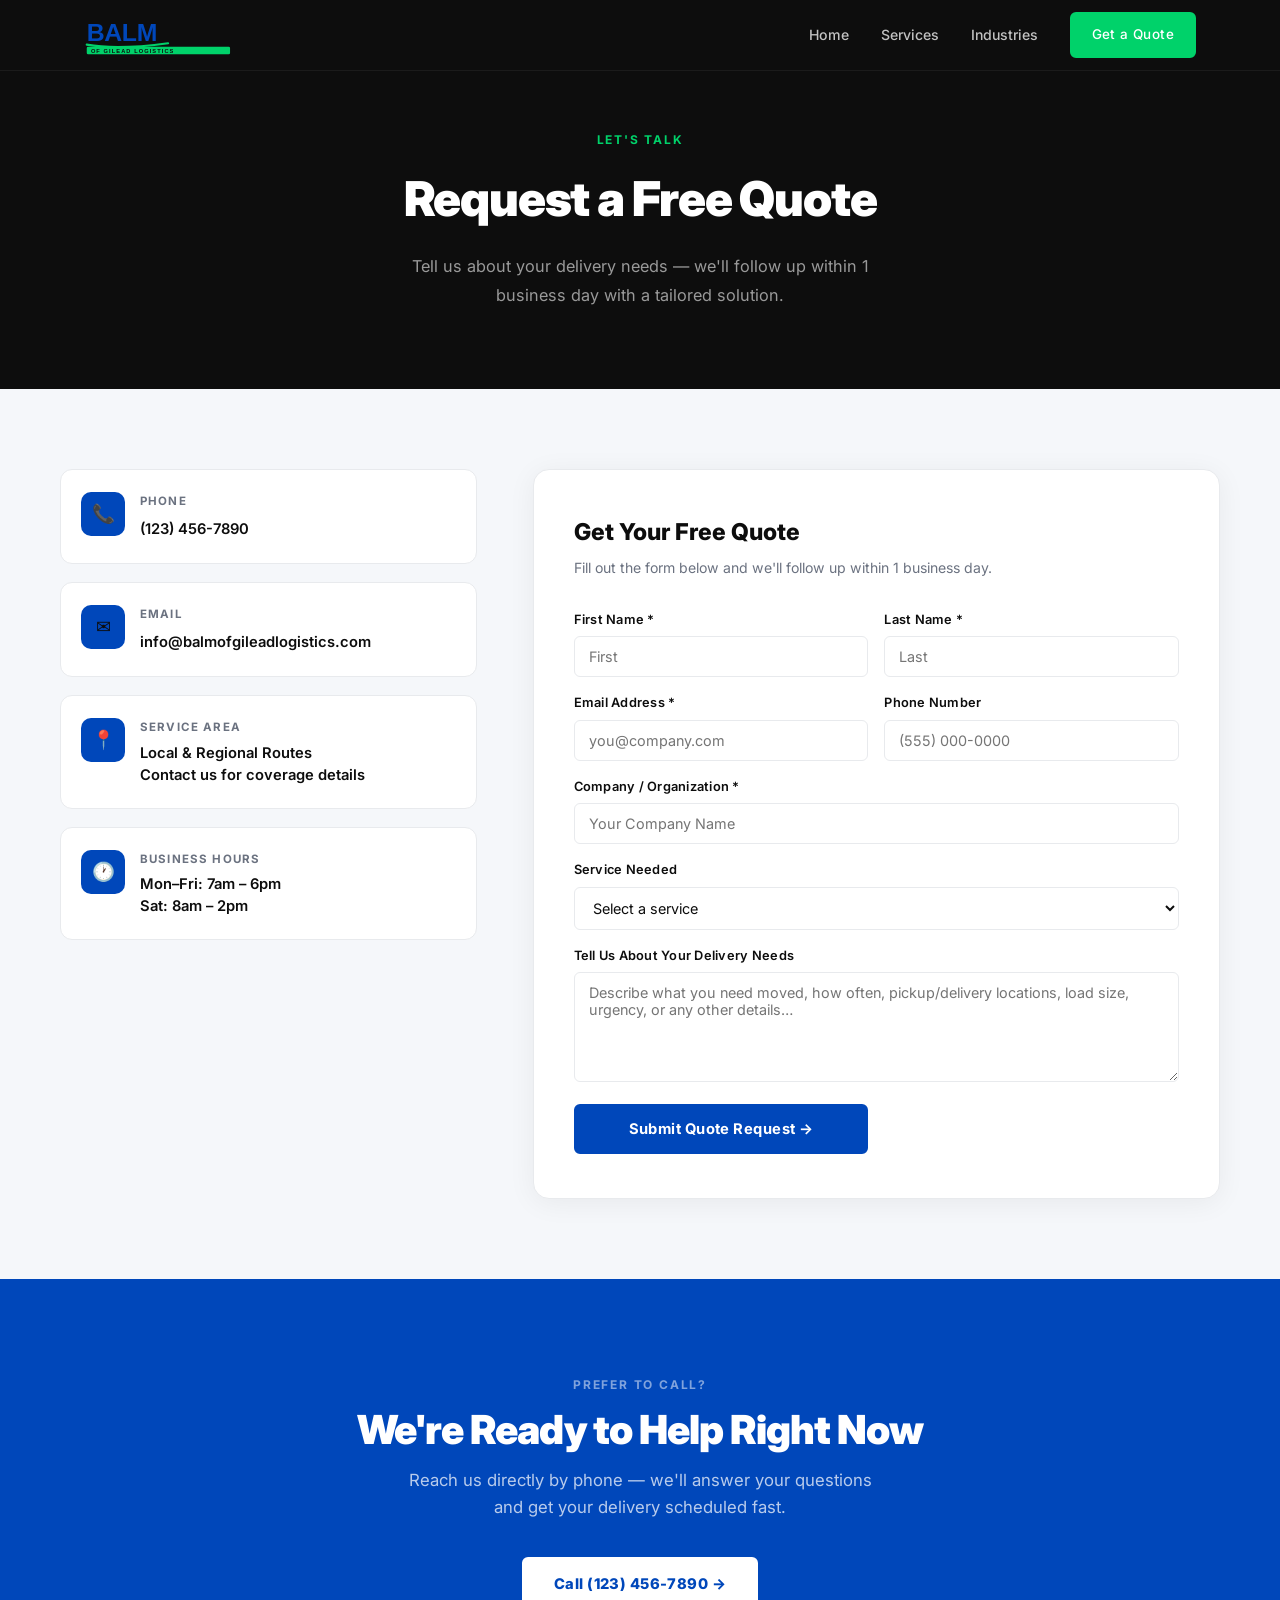
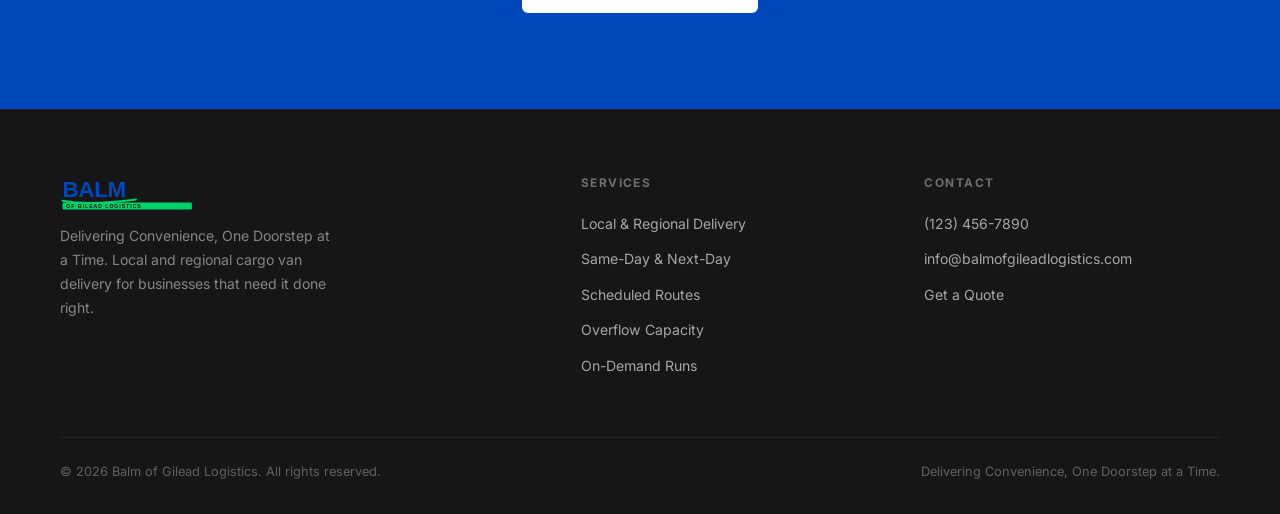
==== contact.html @ 4cf363bd "Build Balm of Gilead Logistics website — full site launch Two-page static website for cargo van logi" ====
<!DOCTYPE html>
<html lang="en">
<head>
  <meta charset="UTF-8" />
  <meta name="viewport" content="width=device-width, initial-scale=1.0" />
  <title>Get a Quote &mdash; Balm of Gilead Logistics</title>
  <meta name="description" content="Request a free quote for cargo van delivery services from Balm of Gilead Logistics. Same-day, next-day, and scheduled routes available." />
  <link rel="preconnect" href="https://fonts.googleapis.com" />
  <link rel="preconnect" href="https://fonts.gstatic.com" crossorigin />
  <link href="https://fonts.googleapis.com/css2?family=Inter:wght@400;500;600;700;800;900&display=swap" rel="stylesheet" />
  <link rel="stylesheet" href="styles/main.css" />
</head>
<body>

  <!-- NAV -->
  <nav class="nav" id="mainNav">
    <div class="nav-inner">
      <a href="index.html" class="nav-logo">
        <img src="images/logo.svg" alt="Balm of Gilead Logistics" />
      </a>
      <ul class="nav-links" id="navLinks">
        <li><a href="index.html">Home</a></li>
        <li><a href="index.html#services">Services</a></li>
        <li><a href="index.html#industries">Industries</a></li>
        <li><a href="contact.html" class="btn btn--primary nav-cta active">Get a Quote</a></li>
      </ul>
      <button class="nav-hamburger" id="hamburger" aria-label="Open navigation menu" aria-expanded="false">
        <span></span>
        <span></span>
        <span></span>
      </button>
    </div>
  </nav>

  <!-- PAGE HERO -->
  <section class="page-hero">
    <span class="section-label">Let's Talk</span>
    <h1>Request a Free Quote</h1>
    <p>Tell us about your delivery needs — we'll follow up within 1 business day
       with a tailored solution.</p>
  </section>

  <!-- CONTACT SECTION -->
  <section class="section-contact">
    <div class="contact-layout">

      <!-- Contact Info Cards -->
      <div class="contact-cards reveal">
        <div class="contact-card">
          <div class="contact-card-icon">&#128222;</div>
          <div class="contact-card-body">
            <h4>Phone</h4>
            <a href="tel:1234567890">(123) 456-7890</a>
          </div>
        </div>
        <div class="contact-card">
          <div class="contact-card-icon">&#9993;</div>
          <div class="contact-card-body">
            <h4>Email</h4>
            <a href="mailto:info@balmofgileadlogistics.com">info@balmofgileadlogistics.com</a>
          </div>
        </div>
        <div class="contact-card">
          <div class="contact-card-icon">&#128205;</div>
          <div class="contact-card-body">
            <h4>Service Area</h4>
            <p>Local &amp; Regional Routes<br />Contact us for coverage details</p>
          </div>
        </div>
        <div class="contact-card">
          <div class="contact-card-icon">&#128336;</div>
          <div class="contact-card-body">
            <h4>Business Hours</h4>
            <p>Mon&ndash;Fri: 7am &ndash; 6pm<br />Sat: 8am &ndash; 2pm</p>
          </div>
        </div>
      </div>

      <!-- Quote Form -->
      <div class="quote-form-wrap reveal reveal-delay-1">
        <h2>Get Your Free Quote</h2>
        <p>Fill out the form below and we'll follow up within 1 business day.</p>

        <p id="form-success" class="form-success" role="status">
          Thanks! Your inquiry was received. We'll be in touch within 1 business day.
        </p>
        <p id="form-error" class="form-error" role="alert">
          Something went wrong. Please email us directly at
          <a href="mailto:info@balmofgileadlogistics.com">info@balmofgileadlogistics.com</a>.
        </p>

        <!-- ACTION: Replace YOUR_FORM_ID with your Formspree form ID after signing up at formspree.io -->
        <form class="form-grid" id="quoteForm"
              action="https://formspree.io/f/YOUR_FORM_ID"
              method="POST">
          <input type="hidden" name="_subject" value="New Quote Request &mdash; Balm of Gilead Logistics" />

          <div class="form-group">
            <label for="firstName">First Name *</label>
            <input type="text" id="firstName" name="firstName" placeholder="First" required />
          </div>
          <div class="form-group">
            <label for="lastName">Last Name *</label>
            <input type="text" id="lastName" name="lastName" placeholder="Last" required />
          </div>
          <div class="form-group">
            <label for="email">Email Address *</label>
            <input type="email" id="email" name="email" placeholder="you@company.com" required />
          </div>
          <div class="form-group">
            <label for="phone">Phone Number</label>
            <input type="tel" id="phone" name="phone" placeholder="(555) 000-0000" />
          </div>
          <div class="form-group full">
            <label for="company">Company / Organization *</label>
            <input type="text" id="company" name="company" placeholder="Your Company Name" required />
          </div>
          <div class="form-group full">
            <label for="service">Service Needed</label>
            <select id="service" name="service">
              <option value="">Select a service</option>
              <option>Local &amp; Regional Delivery</option>
              <option>Same-Day Delivery</option>
              <option>Next-Day Delivery</option>
              <option>Scheduled Recurring Routes</option>
              <option>Overflow &amp; Peak-Season Capacity</option>
              <option>On-Demand Runs</option>
              <option>Backup &amp; Supplemental Fleet Coverage</option>
              <option>Not sure &mdash; let's talk</option>
            </select>
          </div>
          <div class="form-group full">
            <label for="message">Tell Us About Your Delivery Needs</label>
            <textarea id="message" name="message"
              placeholder="Describe what you need moved, how often, pickup/delivery locations, load size, urgency, or any other details&hellip;"></textarea>
          </div>
          <button type="submit" class="btn btn--blue form-submit full">
            Submit Quote Request &rarr;
          </button>
        </form>
      </div>

    </div>
  </section>

  <!-- CTA -->
  <section class="section-cta">
    <div class="reveal">
      <span class="section-label" style="color:rgba(255,255,255,0.5)">Prefer to Call?</span>
      <h2>We're Ready to Help Right Now</h2>
      <p>Reach us directly by phone — we'll answer your questions and get your
         delivery scheduled fast.</p>
      <a href="tel:1234567890" class="btn btn--white">Call (123) 456-7890 &rarr;</a>
    </div>
  </section>

  <!-- FOOTER -->
  <footer>
    <div class="footer-inner">
      <div class="footer-top">
        <div class="footer-brand">
          <img src="images/logo.svg" alt="Balm of Gilead Logistics" style="height:36px;width:auto;" />
          <p>Delivering Convenience, One Doorstep at a Time. Local and regional cargo van
             delivery for businesses that need it done right.</p>
        </div>
        <div class="footer-col">
          <h4>Services</h4>
          <ul>
            <li><a href="index.html#services">Local &amp; Regional Delivery</a></li>
            <li><a href="index.html#services">Same-Day &amp; Next-Day</a></li>
            <li><a href="index.html#services">Scheduled Routes</a></li>
            <li><a href="index.html#services">Overflow Capacity</a></li>
            <li><a href="index.html#services">On-Demand Runs</a></li>
          </ul>
        </div>
        <div class="footer-col">
          <h4>Contact</h4>
          <ul>
            <li><a href="tel:1234567890">(123) 456-7890</a></li>
            <li><a href="mailto:info@balmofgileadlogistics.com">info@balmofgileadlogistics.com</a></li>
            <li><a href="contact.html">Get a Quote</a></li>
          </ul>
        </div>
      </div>
      <div class="footer-bottom">
        <p class="footer-copy">&copy; 2026 Balm of Gilead Logistics. All rights reserved.</p>
        <p class="footer-copy">Delivering Convenience, One Doorstep at a Time.</p>
      </div>
    </div>
  </footer>

  <script src="scripts/site.js" defer></script>
</body>
</html>
---- styles/main.css ----
/* =============================================
   VARIABLES & RESET
============================================= */
:root {
  --blue:        #0047BA;
  --blue-dark:   #003a99;
  --green:       #00D26A;
  --green-dark:  #00b359;
  --dark:        #0D0D0D;
  --dark-2:      #161616;
  --dark-3:      #1f1f1f;
  --white:       #ffffff;
  --off-white:   #f5f7fa;
  --gray:        #e8eaed;
  --text:        #0D0D0D;
  --text-muted:  #6b7280;
  --ff:          'Inter', sans-serif;
  --radius:      6px;
  --ease:        cubic-bezier(0.16, 1, 0.3, 1);
}

*, *::before, *::after { box-sizing: border-box; margin: 0; padding: 0; }
html { scroll-behavior: smooth; font-size: 16px; }
body { font-family: var(--ff); color: var(--text); background: var(--white); overflow-x: hidden; line-height: 1.6; }
img { max-width: 100%; display: block; }
a { text-decoration: none; color: inherit; }

/* =============================================
   UTILITIES
============================================= */
.container { max-width: 1160px; margin: 0 auto; padding: 0 24px; }

.btn {
  display: inline-flex;
  align-items: center;
  gap: 8px;
  padding: 14px 30px;
  border-radius: var(--radius);
  font-family: var(--ff);
  font-weight: 700;
  font-size: 0.92rem;
  letter-spacing: 0.03em;
  cursor: pointer;
  border: 2px solid transparent;
  transition: transform 0.22s var(--ease), box-shadow 0.22s var(--ease), background 0.2s, border-color 0.2s;
  text-decoration: none;
}
.btn:hover { transform: translateY(-2px); }

.btn--primary  { background: var(--green);  color: var(--dark);  border-color: var(--green); }
.btn--primary:hover  { background: var(--green-dark); border-color: var(--green-dark); }

.btn--secondary { background: transparent; color: var(--white); border-color: rgba(255,255,255,0.4); }
.btn--secondary:hover { border-color: var(--white); background: rgba(255,255,255,0.07); }

.btn--blue  { background: var(--blue);  color: var(--white);  border-color: var(--blue); }
.btn--blue:hover  { background: var(--blue-dark); border-color: var(--blue-dark); }

.btn--white { background: var(--white); color: var(--blue); border-color: var(--white); font-weight: 800; }
.btn--white:hover { background: var(--off-white); }

.section-label {
  font-size: 0.75rem;
  font-weight: 700;
  letter-spacing: 0.15em;
  text-transform: uppercase;
  color: var(--green);
  margin-bottom: 12px;
  display: block;
}

/* Scroll reveal */
.reveal {
  opacity: 0;
  transform: translateY(26px);
  transition: opacity 0.65s var(--ease), transform 0.65s var(--ease);
}
.reveal.visible { opacity: 1; transform: translateY(0); }
.reveal-delay-1 { transition-delay: 0.1s; }
.reveal-delay-2 { transition-delay: 0.2s; }
.reveal-delay-3 { transition-delay: 0.3s; }
.reveal-delay-4 { transition-delay: 0.4s; }
.reveal-delay-5 { transition-delay: 0.5s; }

/* =============================================
   NAV
============================================= */
.nav {
  position: fixed;
  top: 0; left: 0; right: 0;
  z-index: 1000;
  background: var(--dark);
  border-bottom: 1px solid rgba(255,255,255,0.06);
  transition: box-shadow 0.25s;
}
.nav.scrolled { box-shadow: 0 2px 24px rgba(0,0,0,0.5); }

.nav-inner {
  display: flex;
  align-items: center;
  justify-content: space-between;
  height: 70px;
  max-width: 1160px;
  margin: 0 auto;
  padding: 0 24px;
}

.nav-logo img { height: 40px; width: auto; }

.nav-links {
  display: flex;
  align-items: center;
  gap: 32px;
  list-style: none;
}
.nav-links a {
  color: rgba(255,255,255,0.75);
  font-size: 0.88rem;
  font-weight: 500;
  transition: color 0.2s;
}
.nav-links a:hover, .nav-links a.active { color: var(--white); }
.nav-cta { padding: 10px 20px !important; font-size: 0.84rem !important; }

.nav-hamburger {
  display: none;
  flex-direction: column;
  gap: 5px;
  background: none;
  border: none;
  cursor: pointer;
  padding: 4px;
}
.nav-hamburger span {
  display: block;
  width: 24px;
  height: 2px;
  background: var(--white);
  border-radius: 2px;
  transition: 0.25s;
}

/* =============================================
   HERO
============================================= */
.hero {
  background: var(--dark);
  padding: 140px 24px 100px;
  min-height: 88vh;
  display: flex;
  align-items: center;
  position: relative;
  overflow: hidden;
}
.hero::before {
  content: '';
  position: absolute; top: 0; right: 0;
  width: 55%; height: 100%;
  background: radial-gradient(ellipse at 80% 30%, rgba(0,71,186,0.18) 0%, transparent 65%);
  pointer-events: none;
}
.hero::after {
  content: '';
  position: absolute; bottom: 0; left: 0;
  width: 45%; height: 55%;
  background: radial-gradient(ellipse at 15% 85%, rgba(0,210,106,0.09) 0%, transparent 65%);
  pointer-events: none;
}

.hero-inner { position: relative; z-index: 1; max-width: 1160px; margin: 0 auto; width: 100%; }

.hero-eyebrow {
  display: inline-flex;
  align-items: center;
  gap: 10px;
  background: rgba(0,210,106,0.1);
  border: 1px solid rgba(0,210,106,0.28);
  border-radius: 100px;
  padding: 6px 16px;
  margin-bottom: 28px;
}
.hero-eyebrow-dot {
  width: 7px; height: 7px;
  border-radius: 50%;
  background: var(--green);
  animation: pulse 2s infinite;
}
@keyframes pulse {
  0%, 100% { opacity: 1; transform: scale(1); }
  50%       { opacity: 0.5; transform: scale(0.82); }
}
.hero-eyebrow-text {
  font-size: 0.76rem;
  font-weight: 700;
  color: var(--green);
  letter-spacing: 0.1em;
  text-transform: uppercase;
}

.hero h1 {
  font-size: clamp(2.6rem, 5.5vw, 4.2rem);
  font-weight: 900;
  color: var(--white);
  line-height: 1.1;
  letter-spacing: -0.025em;
  margin-bottom: 24px;
}
.hero h1 em   { color: var(--green);  font-style: normal; }
.hero h1 .blue { color: #4d9fff; }

.hero-sub {
  font-size: 1.1rem;
  color: rgba(255,255,255,0.62);
  max-width: 560px;
  line-height: 1.75;
  margin-bottom: 40px;
}
.hero-buttons { display: flex; gap: 14px; flex-wrap: wrap; }

/* =============================================
   STATS STRIP
============================================= */
.stats-strip {
  background: var(--blue);
  padding: 50px 24px;
}
.stats-grid {
  max-width: 1160px;
  margin: 0 auto;
  display: grid;
  grid-template-columns: repeat(4, 1fr);
  gap: 24px;
  text-align: center;
}
.stat-number {
  font-size: 2.2rem;
  font-weight: 900;
  color: var(--white);
  line-height: 1;
  margin-bottom: 7px;
}
.stat-label {
  font-size: 0.82rem;
  color: rgba(255,255,255,0.72);
  font-weight: 500;
  letter-spacing: 0.02em;
}

/* =============================================
   SERVICES
============================================= */
.section-services { padding: 100px 24px; background: var(--white); }

.section-header { text-align: center; margin-bottom: 56px; }
.section-header h2 {
  font-size: clamp(1.75rem, 3.4vw, 2.5rem);
  font-weight: 800;
  color: var(--dark);
  line-height: 1.18;
  letter-spacing: -0.02em;
  margin-bottom: 14px;
}
.section-header p {
  font-size: 1rem;
  color: var(--text-muted);
  max-width: 540px;
  margin: 0 auto;
  line-height: 1.75;
}

.services-grid {
  display: grid;
  grid-template-columns: repeat(3, 1fr);
  gap: 24px;
}
.service-card {
  background: var(--off-white);
  border-radius: 12px;
  padding: 34px 26px;
  border: 1.5px solid var(--gray);
  transition: transform 0.25s var(--ease), box-shadow 0.25s var(--ease), border-color 0.25s;
}
.service-card:hover {
  transform: translateY(-5px);
  box-shadow: 0 14px 44px rgba(0,71,186,0.13);
  border-color: var(--blue);
}
.service-icon {
  width: 50px; height: 50px;
  border-radius: 12px;
  background: var(--blue);
  display: flex;
  align-items: center;
  justify-content: center;
  font-size: 1.4rem;
  margin-bottom: 18px;
}
.service-card h3 { font-size: 1.05rem; font-weight: 700; color: var(--dark); margin-bottom: 9px; }
.service-card p  { font-size: 0.88rem; color: var(--text-muted); line-height: 1.65; }

/* =============================================
   WHY US / HOW IT WORKS
============================================= */
.section-why { padding: 100px 24px; background: var(--dark); }
.section-why .section-header .section-label { text-align: center; }
.section-why .section-header h2 { color: var(--white); }
.section-why .section-header p  { color: rgba(255,255,255,0.55); }

.steps-grid {
  max-width: 1160px;
  margin: 0 auto;
  display: grid;
  grid-template-columns: repeat(3, 1fr);
  gap: 28px;
}
.step-card {
  text-align: center;
  padding: 40px 26px;
  background: rgba(255,255,255,0.04);
  border: 1px solid rgba(255,255,255,0.08);
  border-radius: 14px;
  transition: border-color 0.25s, background 0.25s;
}
.step-card:hover {
  border-color: rgba(0,210,106,0.3);
  background: rgba(255,255,255,0.06);
}
.step-number {
  width: 54px; height: 54px;
  border-radius: 50%;
  background: var(--green);
  color: var(--dark);
  font-size: 1.35rem;
  font-weight: 900;
  display: flex;
  align-items: center;
  justify-content: center;
  margin: 0 auto 20px;
}
.step-card h3 { font-size: 1.05rem; font-weight: 700; color: var(--white);  margin-bottom: 10px; }
.step-card p  { font-size: 0.88rem; color: rgba(255,255,255,0.52); line-height: 1.65; }

/* =============================================
   INDUSTRIES
============================================= */
.section-industries { padding: 100px 24px; background: var(--off-white); }

.industries-grid {
  display: grid;
  grid-template-columns: repeat(4, 1fr);
  gap: 18px;
}
.industry-chip {
  background: var(--white);
  border: 1.5px solid var(--gray);
  border-radius: 10px;
  padding: 22px 18px;
  display: flex;
  align-items: center;
  gap: 13px;
  font-weight: 600;
  font-size: 0.88rem;
  color: var(--dark);
  transition: border-color 0.22s, box-shadow 0.22s, transform 0.22s;
}
.industry-chip:hover {
  border-color: var(--green);
  box-shadow: 0 4px 18px rgba(0,210,106,0.13);
  transform: translateY(-2px);
}
.industry-icon { font-size: 1.35rem; min-width: 24px; }

/* =============================================
   CTA SECTION
============================================= */
.section-cta {
  padding: 96px 24px;
  background: var(--blue);
  text-align: center;
}
.section-cta h2 {
  font-size: clamp(1.75rem, 3.4vw, 2.5rem);
  font-weight: 900;
  color: var(--white);
  line-height: 1.18;
  letter-spacing: -0.02em;
  margin-bottom: 14px;
}
.section-cta p {
  font-size: 1.05rem;
  color: rgba(255,255,255,0.72);
  margin-bottom: 36px;
  max-width: 480px;
  margin-left: auto;
  margin-right: auto;
}

/* =============================================
   FOOTER
============================================= */
footer {
  background: var(--dark-2);
  border-top: 1px solid rgba(255,255,255,0.06);
  padding: 64px 24px 32px;
}
.footer-inner { max-width: 1160px; margin: 0 auto; }

.footer-top {
  display: grid;
  grid-template-columns: 1.6fr 1fr 1fr;
  gap: 48px;
  margin-bottom: 48px;
}
.footer-brand p {
  font-size: 0.88rem;
  color: rgba(255,255,255,0.48);
  margin-top: 14px;
  line-height: 1.7;
  max-width: 270px;
}
.footer-col h4 {
  font-size: 0.74rem;
  font-weight: 700;
  letter-spacing: 0.12em;
  text-transform: uppercase;
  color: rgba(255,255,255,0.38);
  margin-bottom: 18px;
}
.footer-col ul { list-style: none; }
.footer-col ul li { margin-bottom: 10px; }
.footer-col ul li a {
  font-size: 0.88rem;
  color: rgba(255,255,255,0.62);
  transition: color 0.2s;
}
.footer-col ul li a:hover { color: var(--green); }

.footer-bottom {
  border-top: 1px solid rgba(255,255,255,0.06);
  padding-top: 24px;
  display: flex;
  align-items: center;
  justify-content: space-between;
  flex-wrap: wrap;
  gap: 10px;
}
.footer-copy { font-size: 0.8rem; color: rgba(255,255,255,0.32); }

/* =============================================
   CONTACT PAGE — PAGE HERO
============================================= */
.page-hero {
  background: var(--dark);
  padding: 130px 24px 80px;
  text-align: center;
}
.page-hero h1 {
  font-size: clamp(2rem, 4vw, 3rem);
  font-weight: 900;
  color: var(--white);
  letter-spacing: -0.025em;
  margin-bottom: 14px;
  margin-top: 10px;
}
.page-hero p {
  font-size: 1.02rem;
  color: rgba(255,255,255,0.58);
  max-width: 460px;
  margin: 0 auto;
  line-height: 1.75;
}

/* =============================================
   CONTACT SECTION
============================================= */
.section-contact { padding: 80px 24px; background: var(--off-white); }

.contact-layout {
  max-width: 1160px;
  margin: 0 auto;
  display: grid;
  grid-template-columns: 1fr 1.65fr;
  gap: 56px;
  align-items: start;
}

.contact-cards { display: flex; flex-direction: column; gap: 18px; }

.contact-card {
  background: var(--white);
  border: 1.5px solid var(--gray);
  border-radius: 12px;
  padding: 22px 20px;
  display: flex;
  align-items: flex-start;
  gap: 15px;
  transition: border-color 0.22s;
}
.contact-card:hover { border-color: var(--blue); }

.contact-card-icon {
  width: 44px; height: 44px;
  border-radius: 10px;
  background: var(--blue);
  display: flex;
  align-items: center;
  justify-content: center;
  font-size: 1.15rem;
  flex-shrink: 0;
}
.contact-card-body h4 {
  font-size: 0.72rem;
  font-weight: 700;
  letter-spacing: 0.1em;
  text-transform: uppercase;
  color: var(--text-muted);
  margin-bottom: 5px;
}
.contact-card-body p,
.contact-card-body a {
  font-size: 0.92rem;
  font-weight: 600;
  color: var(--dark);
  line-height: 1.5;
}
.contact-card-body a:hover { color: var(--blue); }

/* =============================================
   QUOTE FORM
============================================= */
.quote-form-wrap {
  background: var(--white);
  border-radius: 16px;
  padding: 44px 40px;
  border: 1.5px solid var(--gray);
  box-shadow: 0 4px 28px rgba(0,0,0,0.06);
}
.quote-form-wrap h2 {
  font-size: 1.45rem;
  font-weight: 800;
  color: var(--dark);
  margin-bottom: 6px;
}
.quote-form-wrap > p {
  font-size: 0.88rem;
  color: var(--text-muted);
  margin-bottom: 30px;
}

.form-grid {
  display: grid;
  grid-template-columns: 1fr 1fr;
  gap: 16px;
}
.form-group { display: flex; flex-direction: column; gap: 6px; }
.form-group.full { grid-column: 1 / -1; }

.form-group label {
  font-size: 0.8rem;
  font-weight: 600;
  color: var(--dark);
  letter-spacing: 0.02em;
}
.form-group input,
.form-group select,
.form-group textarea {
  padding: 11px 14px;
  border: 1.5px solid var(--gray);
  border-radius: var(--radius);
  font-family: var(--ff);
  font-size: 0.9rem;
  color: var(--dark);
  background: var(--white);
  transition: border-color 0.2s;
  outline: none;
}
.form-group input:focus,
.form-group select:focus,
.form-group textarea:focus { border-color: var(--blue); }
.form-group textarea { resize: vertical; min-height: 110px; }
.form-group select { cursor: pointer; }

.form-submit { margin-top: 6px; width: 100%; justify-content: center; }

.form-success {
  display: none;
  background: rgba(0,210,106,0.1);
  border: 1px solid var(--green);
  border-radius: var(--radius);
  padding: 14px 16px;
  font-size: 0.9rem;
  color: var(--dark);
  font-weight: 500;
  margin-bottom: 20px;
}
.form-error {
  display: none;
  background: rgba(220,38,38,0.08);
  border: 1px solid #dc2626;
  border-radius: var(--radius);
  padding: 14px 16px;
  font-size: 0.9rem;
  color: #dc2626;
  font-weight: 500;
  margin-bottom: 20px;
}

/* =============================================
   RESPONSIVE
============================================= */
@media (max-width: 900px) {
  .nav-links { display: none; }
  .nav-links.open {
    display: flex;
    flex-direction: column;
    position: fixed;
    top: 70px; left: 0; right: 0; bottom: 0;
    background: var(--dark);
    align-items: center;
    justify-content: center;
    gap: 28px;
    z-index: 999;
  }
  .nav-links.open a { font-size: 1.1rem; }
  .nav-hamburger { display: flex; }

  .stats-grid      { grid-template-columns: repeat(2, 1fr); }
  .services-grid   { grid-template-columns: repeat(2, 1fr); }
  .steps-grid      { grid-template-columns: 1fr; max-width: 480px; margin: 0 auto; }
  .industries-grid { grid-template-columns: repeat(2, 1fr); }
  .footer-top      { grid-template-columns: 1fr 1fr; }
  .contact-layout  { grid-template-columns: 1fr; }
}

@media (max-width: 600px) {
  .hero           { padding: 120px 20px 72px; min-height: unset; }
  .hero-buttons   { flex-direction: column; }
  .services-grid  { grid-template-columns: 1fr; }
  .footer-top     { grid-template-columns: 1fr; }
  .form-grid      { grid-template-columns: 1fr; }
  .quote-form-wrap { padding: 28px 20px; }
  .stats-grid     { grid-template-columns: 1fr 1fr; }
}
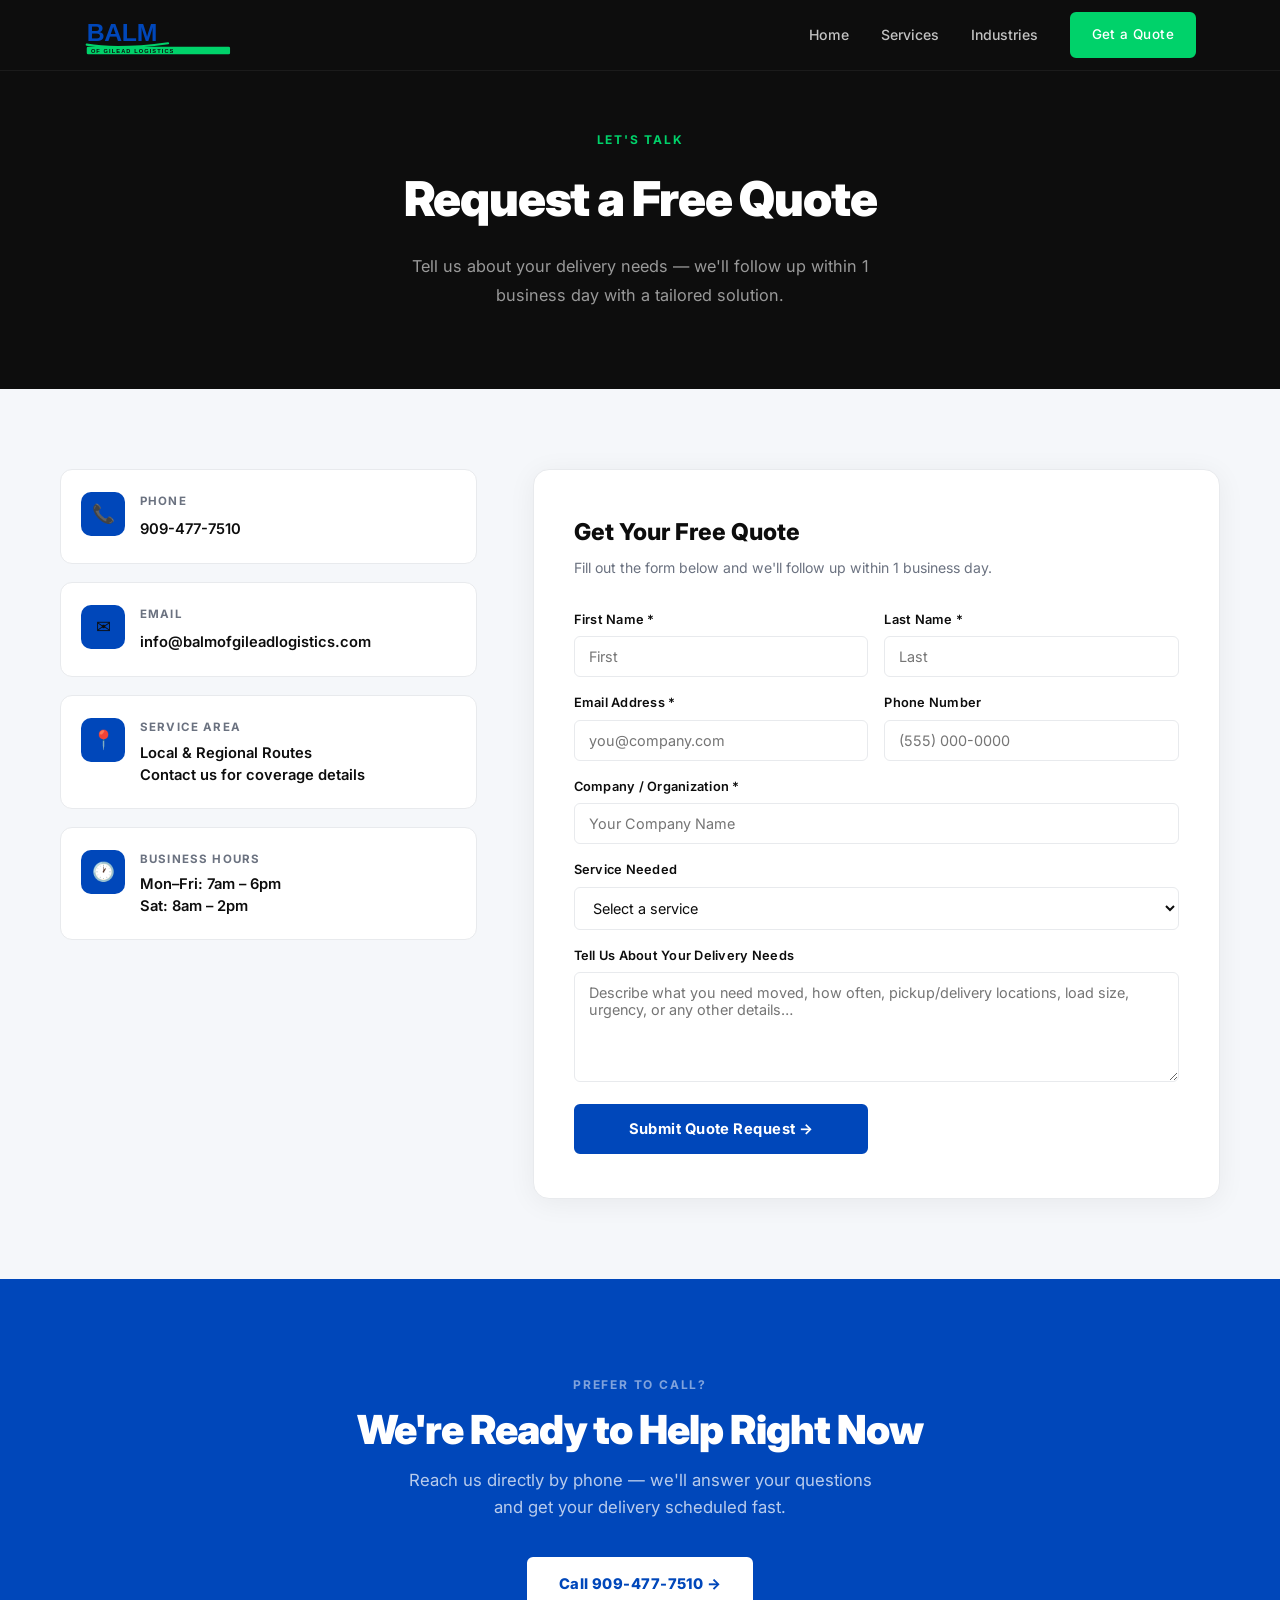
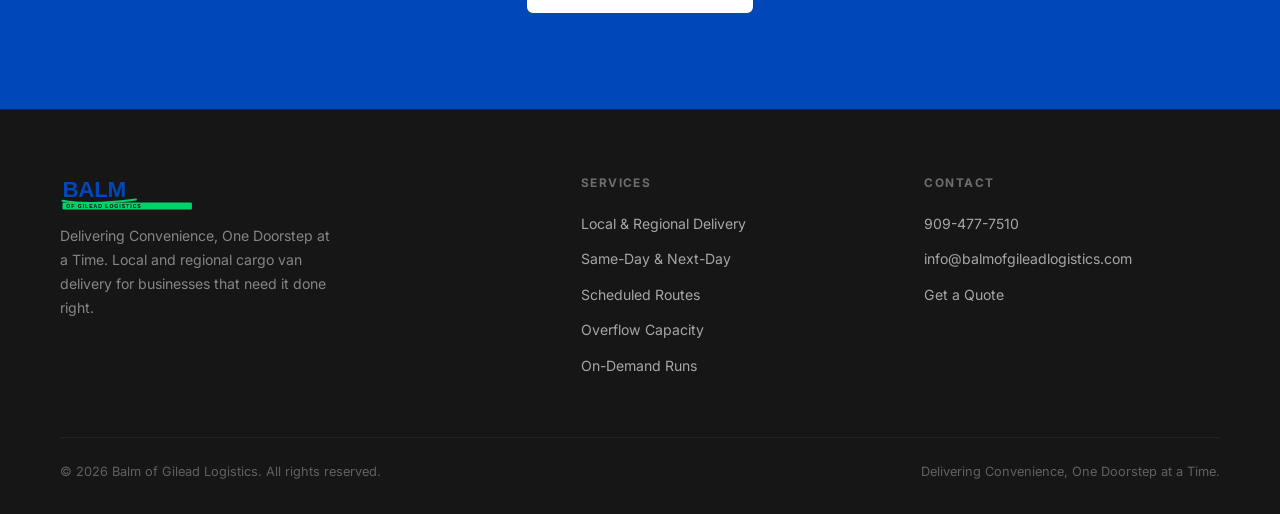
==== commit dc3e86bb: "Add pain points, client logos, Michigan map; update phone number - Pain points section (6 cards targ" ====
--- a/contact.html
+++ b/contact.html
@@ -50,7 +50,7 @@
           <div class="contact-card-icon">&#128222;</div>
           <div class="contact-card-body">
             <h4>Phone</h4>
-            <a href="tel:1234567890">(123) 456-7890</a>
+            <a href="tel:9094777510">909-477-7510</a>
           </div>
         </div>
         <div class="contact-card">
@@ -150,7 +150,7 @@
       <h2>We're Ready to Help Right Now</h2>
       <p>Reach us directly by phone — we'll answer your questions and get your
          delivery scheduled fast.</p>
-      <a href="tel:1234567890" class="btn btn--white">Call (123) 456-7890 &rarr;</a>
+      <a href="tel:9094777510" class="btn btn--white">Call 909-477-7510 &rarr;</a>
     </div>
   </section>
 
@@ -176,7 +176,7 @@
         <div class="footer-col">
           <h4>Contact</h4>
           <ul>
-            <li><a href="tel:1234567890">(123) 456-7890</a></li>
+            <li><a href="tel:9094777510">909-477-7510</a></li>
             <li><a href="mailto:info@balmofgileadlogistics.com">info@balmofgileadlogistics.com</a></li>
             <li><a href="contact.html">Get a Quote</a></li>
           </ul>
--- a/styles/main.css
+++ b/styles/main.css
@@ -641,3 +641,189 @@
   .quote-form-wrap { padding: 28px 20px; }
   .stats-grid     { grid-template-columns: 1fr 1fr; }
 }
+
+/* =============================================
+   PAIN POINTS
+============================================= */
+.section-pain {
+  padding: 100px 24px;
+  background: var(--dark);
+}
+.section-pain .section-header .section-label { color: #e05555; }
+.section-pain .section-header h2 { color: var(--white); }
+.section-pain .section-header p  { color: rgba(255,255,255,0.55); }
+
+.pain-grid {
+  display: grid;
+  grid-template-columns: repeat(3, 1fr);
+  gap: 24px;
+  max-width: 1160px;
+  margin: 0 auto;
+}
+.pain-card {
+  background: rgba(255,255,255,0.04);
+  border: 1px solid rgba(255,255,255,0.08);
+  border-radius: 14px;
+  padding: 32px 26px;
+  transition: border-color 0.25s, background 0.25s, transform 0.25s var(--ease);
+}
+.pain-card:hover {
+  border-color: rgba(224,85,85,0.35);
+  background: rgba(255,255,255,0.06);
+  transform: translateY(-3px);
+}
+.pain-icon {
+  font-size: 1.75rem;
+  margin-bottom: 16px;
+  display: block;
+}
+.pain-card h3 {
+  font-size: 1rem;
+  font-weight: 700;
+  color: var(--white);
+  margin-bottom: 10px;
+  line-height: 1.3;
+}
+.pain-card p {
+  font-size: 0.88rem;
+  color: rgba(255,255,255,0.52);
+  line-height: 1.7;
+}
+
+/* =============================================
+   CLIENT LOGOS
+============================================= */
+.section-clients {
+  padding: 90px 24px;
+  background: var(--off-white);
+}
+.clients-grid {
+  display: grid;
+  grid-template-columns: repeat(5, 1fr);
+  gap: 20px;
+  max-width: 1160px;
+  margin: 0 auto;
+}
+.client-logo {
+  display: flex;
+  flex-direction: column;
+  align-items: center;
+  gap: 10px;
+  padding: 24px 16px;
+  background: var(--white);
+  border: 1.5px solid var(--gray);
+  border-radius: 12px;
+  text-align: center;
+  transition: border-color 0.22s, box-shadow 0.22s, transform 0.22s;
+  filter: grayscale(1);
+  opacity: 0.7;
+}
+.client-logo:hover {
+  filter: grayscale(0);
+  opacity: 1;
+  border-color: var(--blue);
+  box-shadow: 0 4px 20px rgba(0,71,186,0.12);
+  transform: translateY(-3px);
+}
+.client-logo-mark {
+  width: 52px;
+  height: 52px;
+  border-radius: 10px;
+  display: flex;
+  align-items: center;
+  justify-content: center;
+  font-size: 1rem;
+  font-weight: 900;
+  color: var(--white);
+  letter-spacing: 0.04em;
+  font-family: var(--ff);
+}
+.client-logo span {
+  font-size: 0.78rem;
+  font-weight: 600;
+  color: var(--text-muted);
+  line-height: 1.3;
+}
+
+/* =============================================
+   SERVICE AREA MAP
+============================================= */
+.section-map {
+  padding: 100px 24px;
+  background: var(--dark-2);
+}
+.section-map .section-header h2 { color: var(--white); }
+.section-map .section-header p  { color: rgba(255,255,255,0.55); }
+
+.map-layout {
+  display: grid;
+  grid-template-columns: 1.6fr 1fr;
+  gap: 56px;
+  align-items: center;
+  max-width: 1160px;
+  margin: 0 auto;
+}
+.map-svg-wrap {
+  border-radius: 16px;
+  overflow: hidden;
+  box-shadow: 0 8px 40px rgba(0,0,0,0.5);
+}
+.map-svg-wrap svg { display: block; width: 100%; height: auto; }
+
+.map-legend h3 {
+  font-size: 1.2rem;
+  font-weight: 800;
+  color: var(--white);
+  margin-bottom: 24px;
+}
+.legend-item {
+  display: flex;
+  align-items: flex-start;
+  gap: 14px;
+  margin-bottom: 22px;
+}
+.legend-dot {
+  width: 14px;
+  height: 14px;
+  border-radius: 50%;
+  flex-shrink: 0;
+  margin-top: 3px;
+}
+.legend-primary .legend-dot  { background: var(--blue); box-shadow: 0 0 0 3px rgba(0,71,186,0.3); }
+.legend-secondary .legend-dot { background: #1a3d6e; border: 2px solid #0047BA; }
+
+.legend-item strong {
+  display: block;
+  font-size: 0.9rem;
+  font-weight: 700;
+  color: var(--white);
+  margin-bottom: 4px;
+}
+.legend-item p {
+  font-size: 0.84rem;
+  color: rgba(255,255,255,0.52);
+  line-height: 1.55;
+  margin: 0;
+}
+
+.map-contact-cta {
+  margin-top: 32px;
+  padding-top: 28px;
+  border-top: 1px solid rgba(255,255,255,0.1);
+}
+.map-contact-cta p {
+  font-size: 0.9rem;
+  color: rgba(255,255,255,0.55);
+  margin-bottom: 14px;
+}
+
+/* Responsive for new sections */
+@media (max-width: 900px) {
+  .pain-grid    { grid-template-columns: repeat(2, 1fr); }
+  .clients-grid { grid-template-columns: repeat(3, 1fr); }
+  .map-layout   { grid-template-columns: 1fr; }
+}
+@media (max-width: 600px) {
+  .pain-grid    { grid-template-columns: 1fr; }
+  .clients-grid { grid-template-columns: repeat(2, 1fr); }
+}
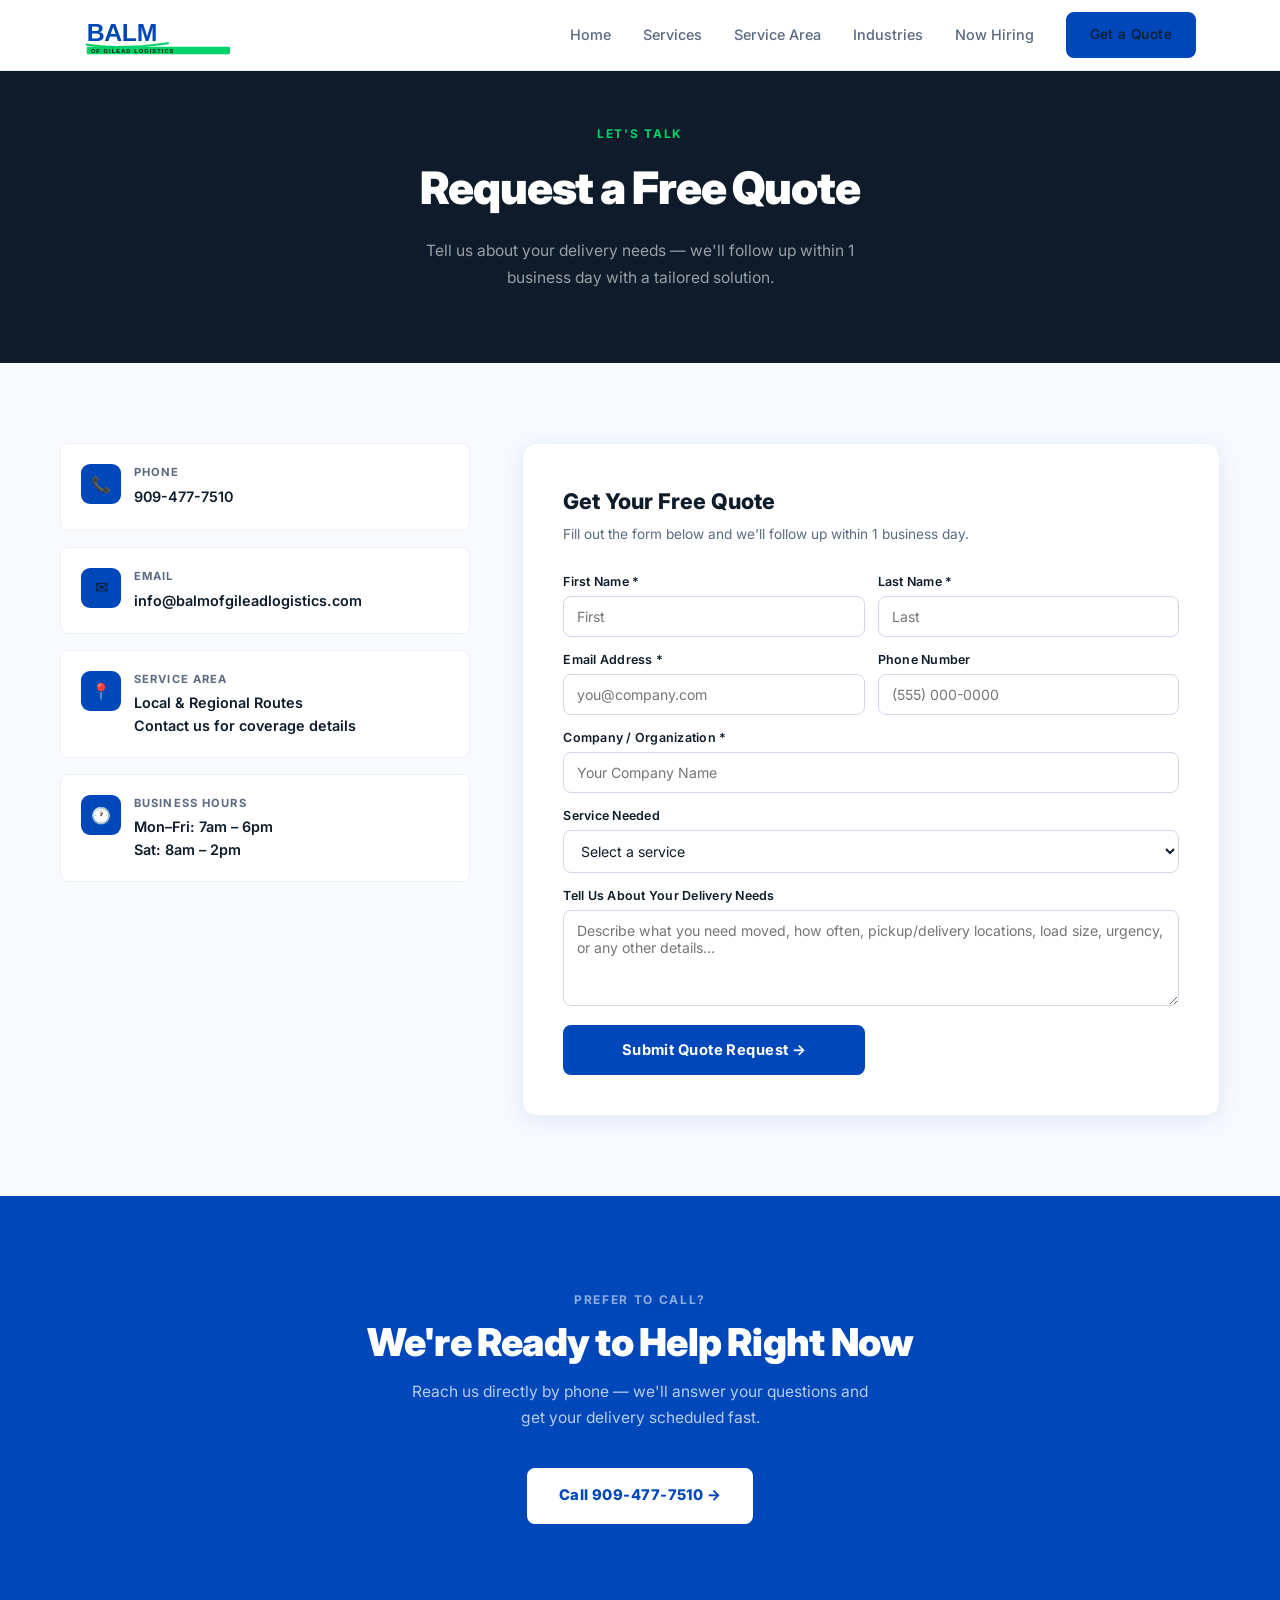
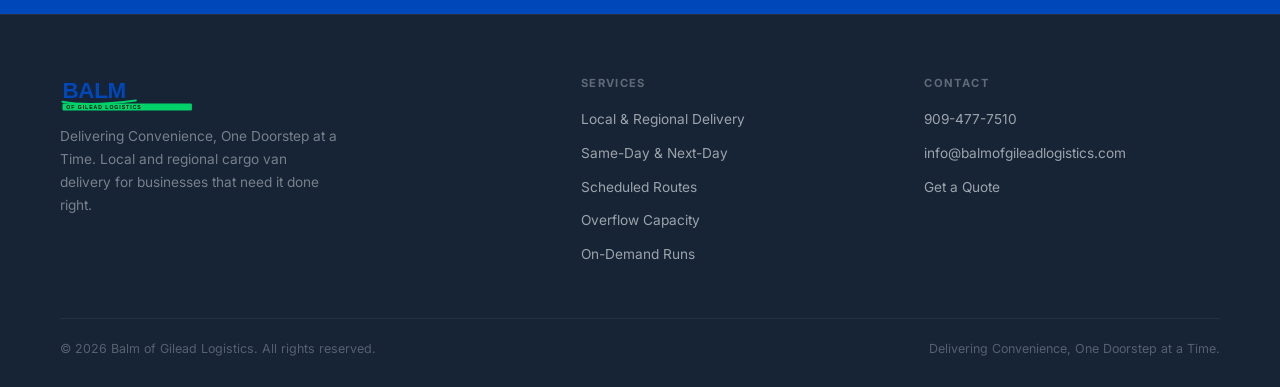
==== commit e2349585: "Full redesign: white theme, new content, Now Hiring page Visual overhaul (client feedback): - Switch" ====
--- a/contact.html
+++ b/contact.html
@@ -3,8 +3,24 @@
 <head>
   <meta charset="UTF-8" />
   <meta name="viewport" content="width=device-width, initial-scale=1.0" />
-  <title>Get a Quote &mdash; Balm of Gilead Logistics</title>
-  <meta name="description" content="Request a free quote for cargo van delivery services from Balm of Gilead Logistics. Same-day, next-day, and scheduled routes available." />
+  <title>Get a Quote &mdash; Balm of Gilead Logistics | Cargo Van Delivery</title>
+  <meta name="description" content="Request a free quote for cargo van delivery from Balm of Gilead Logistics. Serving Michigan and surrounding states with same-day, next-day, and scheduled routes." />
+
+  <!-- Open Graph / Social Sharing -->
+  <meta property="og:type"        content="website" />
+  <meta property="og:url"         content="https://balmofgileadlogistics.com/contact.html" />
+  <meta property="og:title"       content="Get a Quote &mdash; Balm of Gilead Logistics" />
+  <meta property="og:description" content="Request a free cargo van delivery quote. Michigan&rsquo;s trusted freight specialists serving businesses across the Midwest." />
+  <meta property="og:image"       content="https://logistics-company-tinashe-chapondas-projects.vercel.app/images/og-image.png" />
+  <meta property="og:image:width"  content="1200" />
+  <meta property="og:image:height" content="630" />
+  <meta property="og:site_name"   content="Balm of Gilead Logistics" />
+
+  <!-- Twitter / X Card -->
+  <meta name="twitter:card"        content="summary_large_image" />
+  <meta name="twitter:title"       content="Get a Quote &mdash; Balm of Gilead Logistics" />
+  <meta name="twitter:description" content="Request a free cargo van delivery quote. Michigan&rsquo;s trusted freight specialists." />
+  <meta name="twitter:image"       content="https://logistics-company-tinashe-chapondas-projects.vercel.app/images/og-image.png" />
   <link rel="preconnect" href="https://fonts.googleapis.com" />
   <link rel="preconnect" href="https://fonts.gstatic.com" crossorigin />
   <link href="https://fonts.googleapis.com/css2?family=Inter:wght@400;500;600;700;800;900&display=swap" rel="stylesheet" />
@@ -21,7 +37,9 @@
       <ul class="nav-links" id="navLinks">
         <li><a href="index.html">Home</a></li>
         <li><a href="index.html#services">Services</a></li>
+        <li><a href="index.html#service-area">Service Area</a></li>
         <li><a href="index.html#industries">Industries</a></li>
+        <li><a href="subcontractors.html">Now Hiring</a></li>
         <li><a href="contact.html" class="btn btn--primary nav-cta active">Get a Quote</a></li>
       </ul>
       <button class="nav-hamburger" id="hamburger" aria-label="Open navigation menu" aria-expanded="false">
@@ -134,7 +152,7 @@
             <textarea id="message" name="message"
               placeholder="Describe what you need moved, how often, pickup/delivery locations, load size, urgency, or any other details&hellip;"></textarea>
           </div>
-          <button type="submit" class="btn btn--blue form-submit full">
+          <button type="submit" class="btn btn--primary form-submit full">
             Submit Quote Request &rarr;
           </button>
         </form>
@@ -146,7 +164,7 @@
   <!-- CTA -->
   <section class="section-cta">
     <div class="reveal">
-      <span class="section-label" style="color:rgba(255,255,255,0.5)">Prefer to Call?</span>
+      <span class="section-label">Prefer to Call?</span>
       <h2>We're Ready to Help Right Now</h2>
       <p>Reach us directly by phone — we'll answer your questions and get your
          delivery scheduled fast.</p>
--- a/styles/main.css
+++ b/styles/main.css
@@ -4,26 +4,38 @@
 :root {
   --blue:        #0047BA;
   --blue-dark:   #003a99;
+  --blue-light:  #EEF4FF;
+  --blue-mid:    #C8DAF5;
   --green:       #00D26A;
   --green-dark:  #00b359;
-  --dark:        #0D0D0D;
-  --dark-2:      #161616;
-  --dark-3:      #1f1f1f;
+  --navy:        #0D1B2A;
+  --navy-2:      #162436;
   --white:       #ffffff;
-  --off-white:   #f5f7fa;
-  --gray:        #e8eaed;
-  --text:        #0D0D0D;
-  --text-muted:  #6b7280;
+  --off-white:   #F8FAFF;
+  --gray-light:  #EDF0F7;
+  --gray-mid:    #D0D8E8;
+  --text:        #0D1B2A;
+  --text-muted:  #5A6A80;
   --ff:          'Inter', sans-serif;
-  --radius:      6px;
-  --ease:        cubic-bezier(0.16, 1, 0.3, 1);
+  --radius:      8px;
+  --radius-lg:   14px;
+  --shadow-sm:   0 2px 10px rgba(0,71,186,0.07);
+  --shadow:      0 4px 24px rgba(0,71,186,0.10);
+  --shadow-lg:   0 8px 40px rgba(0,71,186,0.14);
+  --transition:  0.22s ease;
 }
 
 *, *::before, *::after { box-sizing: border-box; margin: 0; padding: 0; }
 html { scroll-behavior: smooth; font-size: 16px; }
-body { font-family: var(--ff); color: var(--text); background: var(--white); overflow-x: hidden; line-height: 1.6; }
+body {
+  font-family: var(--ff);
+  background: var(--white);
+  color: var(--text);
+  overflow-x: hidden;
+  line-height: 1.6;
+}
 img { max-width: 100%; display: block; }
-a { text-decoration: none; color: inherit; }
+a  { text-decoration: none; color: inherit; }
 
 /* =============================================
    UTILITIES
@@ -42,45 +54,88 @@
   letter-spacing: 0.03em;
   cursor: pointer;
   border: 2px solid transparent;
-  transition: transform 0.22s var(--ease), box-shadow 0.22s var(--ease), background 0.2s, border-color 0.2s;
+  transition: transform var(--transition), box-shadow var(--transition), background var(--transition), border-color var(--transition);
   text-decoration: none;
+  white-space: nowrap;
 }
 .btn:hover { transform: translateY(-2px); }
 
-.btn--primary  { background: var(--green);  color: var(--dark);  border-color: var(--green); }
-.btn--primary:hover  { background: var(--green-dark); border-color: var(--green-dark); }
-
-.btn--secondary { background: transparent; color: var(--white); border-color: rgba(255,255,255,0.4); }
-.btn--secondary:hover { border-color: var(--white); background: rgba(255,255,255,0.07); }
-
-.btn--blue  { background: var(--blue);  color: var(--white);  border-color: var(--blue); }
-.btn--blue:hover  { background: var(--blue-dark); border-color: var(--blue-dark); }
-
-.btn--white { background: var(--white); color: var(--blue); border-color: var(--white); font-weight: 800; }
-.btn--white:hover { background: var(--off-white); }
+.btn--primary {
+  background: var(--blue);
+  color: var(--white);
+  border-color: var(--blue);
+}
+.btn--primary:hover { background: var(--blue-dark); border-color: var(--blue-dark); box-shadow: 0 6px 20px rgba(0,71,186,0.28); }
+
+.btn--green {
+  background: var(--green);
+  color: var(--navy);
+  border-color: var(--green);
+  font-weight: 800;
+}
+.btn--green:hover { background: var(--green-dark); border-color: var(--green-dark); box-shadow: 0 6px 20px rgba(0,210,106,0.28); }
+
+.btn--outline {
+  background: transparent;
+  color: var(--blue);
+  border-color: var(--blue);
+}
+.btn--outline:hover { background: var(--blue); color: var(--white); }
+
+.btn--white {
+  background: var(--white);
+  color: var(--blue);
+  border-color: var(--white);
+  font-weight: 800;
+}
+.btn--white:hover { background: var(--off-white); box-shadow: 0 6px 20px rgba(0,0,0,0.15); }
+
+.btn--ghost-white {
+  background: transparent;
+  color: var(--white);
+  border-color: rgba(255,255,255,0.5);
+}
+.btn--ghost-white:hover { border-color: var(--white); background: rgba(255,255,255,0.08); }
 
 .section-label {
+  display: inline-block;
   font-size: 0.75rem;
   font-weight: 700;
-  letter-spacing: 0.15em;
+  letter-spacing: 0.14em;
   text-transform: uppercase;
-  color: var(--green);
-  margin-bottom: 12px;
-  display: block;
-}
-
-/* Scroll reveal */
+  color: var(--blue);
+  margin-bottom: 10px;
+}
+
+.section-header { text-align: center; margin-bottom: 52px; }
+.section-header h2 {
+  font-size: clamp(1.7rem, 3.2vw, 2.4rem);
+  font-weight: 800;
+  color: var(--navy);
+  line-height: 1.2;
+  letter-spacing: -0.02em;
+  margin-bottom: 14px;
+}
+.section-header p {
+  font-size: 1rem;
+  color: var(--text-muted);
+  max-width: 560px;
+  margin: 0 auto;
+  line-height: 1.75;
+}
+
+/* Reveal animation */
 .reveal {
   opacity: 0;
-  transform: translateY(26px);
-  transition: opacity 0.65s var(--ease), transform 0.65s var(--ease);
+  transform: translateY(24px);
+  transition: opacity 0.6s ease, transform 0.6s ease;
 }
 .reveal.visible { opacity: 1; transform: translateY(0); }
-.reveal-delay-1 { transition-delay: 0.1s; }
-.reveal-delay-2 { transition-delay: 0.2s; }
-.reveal-delay-3 { transition-delay: 0.3s; }
-.reveal-delay-4 { transition-delay: 0.4s; }
-.reveal-delay-5 { transition-delay: 0.5s; }
+.reveal-delay-1 { transition-delay: 0.08s; }
+.reveal-delay-2 { transition-delay: 0.16s; }
+.reveal-delay-3 { transition-delay: 0.24s; }
+.reveal-delay-4 { transition-delay: 0.32s; }
+.reveal-delay-5 { transition-delay: 0.40s; }
 
 /* =============================================
    NAV
@@ -89,11 +144,11 @@
   position: fixed;
   top: 0; left: 0; right: 0;
   z-index: 1000;
-  background: var(--dark);
-  border-bottom: 1px solid rgba(255,255,255,0.06);
-  transition: box-shadow 0.25s;
-}
-.nav.scrolled { box-shadow: 0 2px 24px rgba(0,0,0,0.5); }
+  background: var(--white);
+  border-bottom: 1px solid var(--gray-light);
+  transition: box-shadow var(--transition);
+}
+.nav.scrolled { box-shadow: var(--shadow); }
 
 .nav-inner {
   display: flex;
@@ -104,7 +159,6 @@
   margin: 0 auto;
   padding: 0 24px;
 }
-
 .nav-logo img { height: 40px; width: auto; }
 
 .nav-links {
@@ -114,13 +168,14 @@
   list-style: none;
 }
 .nav-links a {
-  color: rgba(255,255,255,0.75);
-  font-size: 0.88rem;
+  color: var(--text-muted);
+  font-size: 0.9rem;
   font-weight: 500;
-  transition: color 0.2s;
-}
-.nav-links a:hover, .nav-links a.active { color: var(--white); }
-.nav-cta { padding: 10px 20px !important; font-size: 0.84rem !important; }
+  transition: color var(--transition);
+}
+.nav-links a:hover,
+.nav-links a.active { color: var(--navy); }
+.nav-links .nav-cta { padding: 10px 22px; font-size: 0.85rem; }
 
 .nav-hamburger {
   display: none;
@@ -135,17 +190,17 @@
   display: block;
   width: 24px;
   height: 2px;
-  background: var(--white);
+  background: var(--navy);
   border-radius: 2px;
-  transition: 0.25s;
+  transition: var(--transition);
 }
 
 /* =============================================
    HERO
 ============================================= */
 .hero {
-  background: var(--dark);
-  padding: 140px 24px 100px;
+  background: var(--white);
+  padding: 110px 24px 80px;
   min-height: 88vh;
   display: flex;
   align-items: center;
@@ -154,30 +209,35 @@
 }
 .hero::before {
   content: '';
-  position: absolute; top: 0; right: 0;
-  width: 55%; height: 100%;
-  background: radial-gradient(ellipse at 80% 30%, rgba(0,71,186,0.18) 0%, transparent 65%);
+  position: absolute;
+  top: 0; right: 0;
+  width: 55%;
+  height: 100%;
+  background: radial-gradient(ellipse at 85% 25%, rgba(0,71,186,0.05) 0%, transparent 65%);
   pointer-events: none;
 }
-.hero::after {
-  content: '';
-  position: absolute; bottom: 0; left: 0;
-  width: 45%; height: 55%;
-  background: radial-gradient(ellipse at 15% 85%, rgba(0,210,106,0.09) 0%, transparent 65%);
-  pointer-events: none;
-}
-
-.hero-inner { position: relative; z-index: 1; max-width: 1160px; margin: 0 auto; width: 100%; }
+
+.hero-inner {
+  position: relative;
+  z-index: 1;
+  max-width: 1160px;
+  margin: 0 auto;
+  width: 100%;
+  display: grid;
+  grid-template-columns: 1fr 1fr;
+  gap: 56px;
+  align-items: center;
+}
 
 .hero-eyebrow {
   display: inline-flex;
   align-items: center;
-  gap: 10px;
-  background: rgba(0,210,106,0.1);
-  border: 1px solid rgba(0,210,106,0.28);
+  gap: 9px;
+  background: var(--blue-light);
+  border: 1px solid var(--blue-mid);
   border-radius: 100px;
   padding: 6px 16px;
-  margin-bottom: 28px;
+  margin-bottom: 24px;
 }
 .hero-eyebrow-dot {
   width: 7px; height: 7px;
@@ -192,37 +252,65 @@
 .hero-eyebrow-text {
   font-size: 0.76rem;
   font-weight: 700;
-  color: var(--green);
-  letter-spacing: 0.1em;
+  color: var(--blue);
+  letter-spacing: 0.06em;
   text-transform: uppercase;
 }
 
 .hero h1 {
-  font-size: clamp(2.6rem, 5.5vw, 4.2rem);
+  font-size: clamp(2.2rem, 4.5vw, 3.4rem);
   font-weight: 900;
-  color: var(--white);
+  color: var(--navy);
   line-height: 1.1;
   letter-spacing: -0.025em;
-  margin-bottom: 24px;
-}
-.hero h1 em   { color: var(--green);  font-style: normal; }
-.hero h1 .blue { color: #4d9fff; }
+  margin-bottom: 20px;
+}
+.hero h1 em { color: var(--blue); font-style: normal; }
 
 .hero-sub {
-  font-size: 1.1rem;
-  color: rgba(255,255,255,0.62);
-  max-width: 560px;
+  font-size: 1.05rem;
+  color: var(--text-muted);
+  max-width: 480px;
   line-height: 1.75;
-  margin-bottom: 40px;
-}
-.hero-buttons { display: flex; gap: 14px; flex-wrap: wrap; }
+  margin-bottom: 32px;
+}
+
+.hero-buttons {
+  display: flex;
+  gap: 14px;
+  flex-wrap: wrap;
+  margin-bottom: 28px;
+}
+
+.hero-trust {
+  display: flex;
+  align-items: center;
+  gap: 22px;
+  flex-wrap: wrap;
+}
+.hero-trust-badge {
+  display: flex;
+  align-items: center;
+  gap: 6px;
+  font-size: 0.8rem;
+  font-weight: 600;
+  color: var(--text-muted);
+}
+.hero-trust-badge span { font-size: 0.95rem; }
+
+.hero-map svg {
+  width: 100%;
+  height: auto;
+  border-radius: var(--radius-lg);
+  box-shadow: var(--shadow-lg);
+}
 
 /* =============================================
    STATS STRIP
 ============================================= */
 .stats-strip {
   background: var(--blue);
-  padding: 50px 24px;
+  padding: 44px 24px;
 }
 .stats-grid {
   max-width: 1160px;
@@ -233,79 +321,367 @@
   text-align: center;
 }
 .stat-number {
-  font-size: 2.2rem;
+  font-size: 2rem;
   font-weight: 900;
   color: var(--white);
   line-height: 1;
-  margin-bottom: 7px;
+  margin-bottom: 6px;
 }
 .stat-label {
   font-size: 0.82rem;
   color: rgba(255,255,255,0.72);
   font-weight: 500;
-  letter-spacing: 0.02em;
-}
-
-/* =============================================
-   SERVICES
-============================================= */
-.section-services { padding: 100px 24px; background: var(--white); }
-
-.section-header { text-align: center; margin-bottom: 56px; }
-.section-header h2 {
-  font-size: clamp(1.75rem, 3.4vw, 2.5rem);
+}
+
+/* =============================================
+   WHAT WE DELIVER
+============================================= */
+.section-deliver {
+  padding: 90px 24px;
+  background: var(--white);
+}
+.deliver-grid {
+  max-width: 1160px;
+  margin: 0 auto;
+  display: grid;
+  grid-template-columns: repeat(3, 1fr);
+  gap: 22px;
+}
+.deliver-card {
+  background: var(--off-white);
+  border: 1.5px solid var(--gray-light);
+  border-radius: var(--radius-lg);
+  padding: 26px 22px;
+  display: flex;
+  align-items: flex-start;
+  gap: 16px;
+  transition: border-color var(--transition), box-shadow var(--transition), transform var(--transition);
+}
+.deliver-card:hover {
+  border-color: var(--blue);
+  box-shadow: var(--shadow);
+  transform: translateY(-3px);
+}
+.deliver-card-icon { font-size: 1.6rem; min-width: 32px; margin-top: 2px; }
+.deliver-card h3 {
+  font-size: 0.95rem;
+  font-weight: 700;
+  color: var(--navy);
+  margin-bottom: 4px;
+}
+.deliver-card p {
+  font-size: 0.83rem;
+  color: var(--text-muted);
+  line-height: 1.6;
+}
+
+/* =============================================
+   SERVICES / DELIVERY TYPES
+============================================= */
+.section-services {
+  padding: 90px 24px;
+  background: var(--off-white);
+}
+.services-grid {
+  max-width: 1160px;
+  margin: 0 auto;
+  display: grid;
+  grid-template-columns: repeat(3, 1fr);
+  gap: 22px;
+}
+.service-card {
+  background: var(--white);
+  border: 1.5px solid var(--gray-light);
+  border-radius: var(--radius-lg);
+  padding: 30px 24px;
+  transition: border-color var(--transition), box-shadow var(--transition), transform var(--transition);
+}
+.service-card:hover {
+  border-color: var(--blue);
+  box-shadow: var(--shadow);
+  transform: translateY(-4px);
+}
+.service-icon {
+  width: 48px; height: 48px;
+  border-radius: 11px;
+  background: var(--blue-light);
+  display: flex;
+  align-items: center;
+  justify-content: center;
+  margin-bottom: 16px;
+  font-size: 1.3rem;
+}
+.service-card h3 {
+  font-size: 0.98rem;
+  font-weight: 700;
+  color: var(--navy);
+  margin-bottom: 7px;
+}
+.service-card p {
+  font-size: 0.855rem;
+  color: var(--text-muted);
+  line-height: 1.65;
+}
+
+/* =============================================
+   VEHICLE CAPABILITIES
+============================================= */
+.section-vehicle {
+  padding: 90px 24px;
+  background: var(--white);
+}
+.vehicle-inner {
+  max-width: 1160px;
+  margin: 0 auto;
+  display: grid;
+  grid-template-columns: 1fr 1fr;
+  gap: 48px;
+  align-items: center;
+}
+.vehicle-content h2 {
+  font-size: clamp(1.6rem, 2.8vw, 2.1rem);
   font-weight: 800;
-  color: var(--dark);
-  line-height: 1.18;
+  color: var(--navy);
+  line-height: 1.2;
   letter-spacing: -0.02em;
   margin-bottom: 14px;
 }
-.section-header p {
+.vehicle-content p {
+  font-size: 0.975rem;
+  color: var(--text-muted);
+  line-height: 1.75;
+  margin-bottom: 26px;
+}
+.vehicle-specs { display: flex; flex-direction: column; gap: 12px; }
+.vehicle-spec {
+  display: flex;
+  align-items: center;
+  gap: 14px;
+  padding: 15px 18px;
+  background: var(--off-white);
+  border: 1.5px solid var(--gray-light);
+  border-radius: var(--radius);
+}
+.vehicle-spec-icon { font-size: 1.3rem; }
+.vehicle-spec-body strong {
+  display: block;
+  font-size: 0.92rem;
+  font-weight: 700;
+  color: var(--navy);
+}
+.vehicle-spec-body span { font-size: 0.8rem; color: var(--text-muted); }
+
+.vehicle-badges {
+  background: var(--blue-light);
+  border: 1.5px solid var(--blue-mid);
+  border-radius: var(--radius-lg);
+  padding: 36px 30px;
+}
+.vehicle-badges h3 {
   font-size: 1rem;
-  color: var(--text-muted);
-  max-width: 540px;
-  margin: 0 auto;
-  line-height: 1.75;
-}
-
-.services-grid {
+  font-weight: 700;
+  color: var(--navy);
+  margin-bottom: 20px;
+  text-align: center;
+}
+.badge-list { display: flex; flex-direction: column; gap: 10px; }
+.badge-item {
+  display: flex;
+  align-items: center;
+  gap: 10px;
+  padding: 12px 14px;
+  background: var(--white);
+  border-radius: var(--radius);
+  font-size: 0.875rem;
+  font-weight: 600;
+  color: var(--navy);
+  box-shadow: var(--shadow-sm);
+}
+.badge-check {
+  width: 20px; height: 20px;
+  border-radius: 50%;
+  background: var(--green);
+  color: white;
+  display: flex;
+  align-items: center;
+  justify-content: center;
+  font-size: 0.65rem;
+  flex-shrink: 0;
+  font-weight: 900;
+}
+
+/* =============================================
+   SERVICE AREA
+============================================= */
+.section-area {
+  background: var(--navy);
+  padding: 60px 24px;
+  text-align: center;
+}
+.section-area .section-label { color: var(--green); margin-bottom: 12px; }
+.section-area h2 {
+  font-size: clamp(1.5rem, 2.8vw, 2rem);
+  font-weight: 800;
+  color: var(--white);
+  margin-bottom: 10px;
+  letter-spacing: -0.02em;
+}
+.section-area p {
+  font-size: 0.975rem;
+  color: rgba(255,255,255,0.6);
+  margin-bottom: 28px;
+  max-width: 480px;
+  margin-left: auto;
+  margin-right: auto;
+}
+.area-cities {
+  display: flex;
+  align-items: center;
+  justify-content: center;
+  gap: 10px;
+  flex-wrap: wrap;
+  margin-bottom: 30px;
+}
+.area-city {
+  background: rgba(255,255,255,0.07);
+  border: 1px solid rgba(255,255,255,0.14);
+  border-radius: 100px;
+  padding: 8px 20px;
+  font-size: 0.86rem;
+  font-weight: 600;
+  color: var(--white);
+}
+.area-city.primary {
+  background: var(--blue);
+  border-color: var(--blue);
+}
+
+/* =============================================
+   PAIN POINTS
+============================================= */
+.section-pain {
+  padding: 90px 24px;
+  background: var(--off-white);
+}
+.pain-grid {
+  max-width: 1160px;
+  margin: 0 auto;
   display: grid;
   grid-template-columns: repeat(3, 1fr);
-  gap: 24px;
-}
-.service-card {
+  gap: 22px;
+}
+.pain-card {
+  background: var(--white);
+  border: 1.5px solid var(--gray-light);
+  border-radius: var(--radius-lg);
+  padding: 26px 22px;
+  transition: border-color var(--transition), box-shadow var(--transition), transform var(--transition);
+}
+.pain-card:hover {
+  border-color: var(--blue);
+  box-shadow: var(--shadow);
+  transform: translateY(-3px);
+}
+.pain-icon { font-size: 1.5rem; margin-bottom: 12px; }
+.pain-card h3 {
+  font-size: 0.95rem;
+  font-weight: 700;
+  color: var(--navy);
+  margin-bottom: 7px;
+  line-height: 1.35;
+}
+.pain-card p {
+  font-size: 0.855rem;
+  color: var(--text-muted);
+  line-height: 1.65;
+}
+
+/* =============================================
+   INDUSTRIES
+============================================= */
+.section-industries {
+  padding: 90px 24px;
+  background: var(--white);
+}
+.industries-grid {
+  max-width: 1160px;
+  margin: 0 auto;
+  display: grid;
+  grid-template-columns: repeat(4, 1fr);
+  gap: 14px;
+}
+.industry-chip {
   background: var(--off-white);
-  border-radius: 12px;
-  padding: 34px 26px;
-  border: 1.5px solid var(--gray);
-  transition: transform 0.25s var(--ease), box-shadow 0.25s var(--ease), border-color 0.25s;
-}
-.service-card:hover {
-  transform: translateY(-5px);
-  box-shadow: 0 14px 44px rgba(0,71,186,0.13);
+  border: 1.5px solid var(--gray-light);
+  border-radius: var(--radius);
+  padding: 18px 16px;
+  display: flex;
+  align-items: center;
+  gap: 11px;
+  font-weight: 600;
+  font-size: 0.86rem;
+  color: var(--navy);
+  transition: border-color var(--transition), box-shadow var(--transition), transform var(--transition);
+}
+.industry-chip:hover {
   border-color: var(--blue);
-}
-.service-icon {
+  box-shadow: var(--shadow-sm);
+  transform: translateY(-2px);
+}
+.industry-icon { font-size: 1.2rem; }
+
+/* =============================================
+   CLIENT LOGOS
+============================================= */
+.section-clients {
+  padding: 80px 24px;
+  background: var(--off-white);
+}
+.clients-grid {
+  max-width: 1160px;
+  margin: 0 auto;
+  display: grid;
+  grid-template-columns: repeat(5, 1fr);
+  gap: 18px;
+}
+.client-logo {
+  background: var(--white);
+  border: 1.5px solid var(--gray-light);
+  border-radius: var(--radius);
+  padding: 20px 14px;
+  display: flex;
+  flex-direction: column;
+  align-items: center;
+  gap: 9px;
+  text-align: center;
+  transition: border-color var(--transition), box-shadow var(--transition);
+}
+.client-logo:hover { border-color: var(--blue-mid); box-shadow: var(--shadow-sm); }
+.client-logo-mark {
   width: 50px; height: 50px;
-  border-radius: 12px;
-  background: var(--blue);
+  border-radius: 10px;
   display: flex;
   align-items: center;
   justify-content: center;
-  font-size: 1.4rem;
-  margin-bottom: 18px;
-}
-.service-card h3 { font-size: 1.05rem; font-weight: 700; color: var(--dark); margin-bottom: 9px; }
-.service-card p  { font-size: 0.88rem; color: var(--text-muted); line-height: 1.65; }
-
-/* =============================================
-   WHY US / HOW IT WORKS
-============================================= */
-.section-why { padding: 100px 24px; background: var(--dark); }
-.section-why .section-header .section-label { text-align: center; }
-.section-why .section-header h2 { color: var(--white); }
-.section-why .section-header p  { color: rgba(255,255,255,0.55); }
-
+  color: white;
+  font-weight: 900;
+  font-size: 1rem;
+  letter-spacing: 0.5px;
+}
+.client-logo span {
+  font-size: 0.73rem;
+  font-weight: 600;
+  color: var(--text-muted);
+  line-height: 1.3;
+}
+
+/* =============================================
+   HOW IT WORKS
+============================================= */
+.section-why {
+  padding: 90px 24px;
+  background: var(--white);
+}
 .steps-grid {
   max-width: 1160px;
   margin: 0 auto;
@@ -315,299 +691,343 @@
 }
 .step-card {
   text-align: center;
-  padding: 40px 26px;
-  background: rgba(255,255,255,0.04);
-  border: 1px solid rgba(255,255,255,0.08);
-  border-radius: 14px;
-  transition: border-color 0.25s, background 0.25s;
-}
-.step-card:hover {
-  border-color: rgba(0,210,106,0.3);
-  background: rgba(255,255,255,0.06);
-}
+  padding: 34px 26px;
+  background: var(--off-white);
+  border: 1.5px solid var(--gray-light);
+  border-radius: var(--radius-lg);
+  transition: border-color var(--transition), box-shadow var(--transition);
+}
+.step-card:hover { border-color: var(--blue); box-shadow: var(--shadow); }
 .step-number {
-  width: 54px; height: 54px;
+  width: 52px; height: 52px;
+  border-radius: 50%;
+  background: var(--blue);
+  color: var(--white);
+  font-size: 1.25rem;
+  font-weight: 900;
+  display: flex;
+  align-items: center;
+  justify-content: center;
+  margin: 0 auto 16px;
+}
+.step-card h3 { font-size: 0.98rem; font-weight: 700; color: var(--navy); margin-bottom: 7px; }
+.step-card p { font-size: 0.855rem; color: var(--text-muted); line-height: 1.65; }
+
+/* =============================================
+   NOW HIRING
+============================================= */
+.section-hiring {
+  padding: 80px 24px;
+  background: var(--navy);
+  position: relative;
+  overflow: hidden;
+}
+.section-hiring::before {
+  content: '';
+  position: absolute;
+  top: 0; right: 0;
+  width: 50%;
+  height: 100%;
+  background: radial-gradient(ellipse at 85% 50%, rgba(0,210,106,0.08) 0%, transparent 65%);
+  pointer-events: none;
+}
+.hiring-inner {
+  max-width: 1160px;
+  margin: 0 auto;
+  display: flex;
+  align-items: center;
+  justify-content: space-between;
+  gap: 40px;
+  position: relative;
+  z-index: 1;
+}
+.hiring-badge {
+  display: inline-flex;
+  align-items: center;
+  gap: 7px;
+  background: rgba(0,210,106,0.15);
+  border: 1px solid rgba(0,210,106,0.35);
+  border-radius: 100px;
+  padding: 5px 14px;
+  font-size: 0.7rem;
+  font-weight: 700;
+  letter-spacing: 0.1em;
+  text-transform: uppercase;
+  color: var(--green);
+  margin-bottom: 14px;
+}
+.hiring-badge::before {
+  content: '';
+  width: 6px; height: 6px;
   border-radius: 50%;
   background: var(--green);
-  color: var(--dark);
-  font-size: 1.35rem;
-  font-weight: 900;
-  display: flex;
-  align-items: center;
-  justify-content: center;
-  margin: 0 auto 20px;
-}
-.step-card h3 { font-size: 1.05rem; font-weight: 700; color: var(--white);  margin-bottom: 10px; }
-.step-card p  { font-size: 0.88rem; color: rgba(255,255,255,0.52); line-height: 1.65; }
-
-/* =============================================
-   INDUSTRIES
-============================================= */
-.section-industries { padding: 100px 24px; background: var(--off-white); }
-
-.industries-grid {
-  display: grid;
-  grid-template-columns: repeat(4, 1fr);
-  gap: 18px;
-}
-.industry-chip {
-  background: var(--white);
-  border: 1.5px solid var(--gray);
-  border-radius: 10px;
-  padding: 22px 18px;
-  display: flex;
-  align-items: center;
-  gap: 13px;
-  font-weight: 600;
-  font-size: 0.88rem;
-  color: var(--dark);
-  transition: border-color 0.22s, box-shadow 0.22s, transform 0.22s;
-}
-.industry-chip:hover {
-  border-color: var(--green);
-  box-shadow: 0 4px 18px rgba(0,210,106,0.13);
-  transform: translateY(-2px);
-}
-.industry-icon { font-size: 1.35rem; min-width: 24px; }
+  animation: pulse 2s infinite;
+}
+.hiring-left h2 {
+  font-size: clamp(1.6rem, 2.8vw, 2.1rem);
+  font-weight: 800;
+  color: var(--white);
+  letter-spacing: -0.02em;
+  line-height: 1.2;
+  margin-bottom: 10px;
+}
+.hiring-left p {
+  font-size: 0.975rem;
+  color: rgba(255,255,255,0.58);
+  max-width: 460px;
+  line-height: 1.7;
+}
+.hiring-right { flex-shrink: 0; }
 
 /* =============================================
    CTA SECTION
 ============================================= */
 .section-cta {
-  padding: 96px 24px;
+  padding: 90px 24px;
   background: var(--blue);
   text-align: center;
 }
+.section-cta .section-label { color: rgba(255,255,255,0.55); }
 .section-cta h2 {
-  font-size: clamp(1.75rem, 3.4vw, 2.5rem);
+  font-size: clamp(1.7rem, 3.2vw, 2.4rem);
   font-weight: 900;
   color: var(--white);
-  line-height: 1.18;
+  line-height: 1.2;
   letter-spacing: -0.02em;
   margin-bottom: 14px;
 }
 .section-cta p {
-  font-size: 1.05rem;
+  font-size: 0.975rem;
   color: rgba(255,255,255,0.72);
   margin-bottom: 36px;
-  max-width: 480px;
+  max-width: 460px;
   margin-left: auto;
   margin-right: auto;
-}
+  line-height: 1.7;
+}
+.cta-actions { display: flex; gap: 14px; justify-content: center; flex-wrap: wrap; }
 
 /* =============================================
    FOOTER
 ============================================= */
 footer {
-  background: var(--dark-2);
+  background: var(--navy-2);
   border-top: 1px solid rgba(255,255,255,0.06);
-  padding: 64px 24px 32px;
+  padding: 60px 24px 28px;
 }
 .footer-inner { max-width: 1160px; margin: 0 auto; }
-
 .footer-top {
   display: grid;
   grid-template-columns: 1.6fr 1fr 1fr;
   gap: 48px;
-  margin-bottom: 48px;
+  margin-bottom: 44px;
 }
 .footer-brand p {
-  font-size: 0.88rem;
-  color: rgba(255,255,255,0.48);
+  font-size: 0.855rem;
+  color: rgba(255,255,255,0.42);
   margin-top: 14px;
   line-height: 1.7;
-  max-width: 270px;
+  max-width: 280px;
 }
 .footer-col h4 {
-  font-size: 0.74rem;
+  font-size: 0.7rem;
   font-weight: 700;
   letter-spacing: 0.12em;
   text-transform: uppercase;
-  color: rgba(255,255,255,0.38);
-  margin-bottom: 18px;
+  color: rgba(255,255,255,0.32);
+  margin-bottom: 14px;
 }
 .footer-col ul { list-style: none; }
-.footer-col ul li { margin-bottom: 10px; }
+.footer-col ul li { margin-bottom: 8px; }
 .footer-col ul li a {
-  font-size: 0.88rem;
-  color: rgba(255,255,255,0.62);
-  transition: color 0.2s;
+  font-size: 0.855rem;
+  color: rgba(255,255,255,0.58);
+  transition: color var(--transition);
 }
 .footer-col ul li a:hover { color: var(--green); }
-
 .footer-bottom {
   border-top: 1px solid rgba(255,255,255,0.06);
-  padding-top: 24px;
+  padding-top: 20px;
   display: flex;
   align-items: center;
   justify-content: space-between;
   flex-wrap: wrap;
   gap: 10px;
 }
-.footer-copy { font-size: 0.8rem; color: rgba(255,255,255,0.32); }
-
-/* =============================================
-   CONTACT PAGE — PAGE HERO
+.footer-copy { font-size: 0.78rem; color: rgba(255,255,255,0.28); }
+
+/* =============================================
+   CONTACT & SUBCONTRACTOR PAGES
 ============================================= */
 .page-hero {
-  background: var(--dark);
-  padding: 130px 24px 80px;
+  background: var(--navy);
+  padding: 120px 24px 72px;
   text-align: center;
 }
+.page-hero .section-label { color: var(--green); }
 .page-hero h1 {
-  font-size: clamp(2rem, 4vw, 3rem);
+  font-size: clamp(1.9rem, 3.8vw, 2.8rem);
   font-weight: 900;
   color: var(--white);
   letter-spacing: -0.025em;
-  margin-bottom: 14px;
-  margin-top: 10px;
+  margin-bottom: 12px;
 }
 .page-hero p {
-  font-size: 1.02rem;
+  font-size: 0.975rem;
   color: rgba(255,255,255,0.58);
   max-width: 460px;
   margin: 0 auto;
   line-height: 1.75;
 }
 
-/* =============================================
-   CONTACT SECTION
-============================================= */
 .section-contact { padding: 80px 24px; background: var(--off-white); }
-
 .contact-layout {
   max-width: 1160px;
   margin: 0 auto;
   display: grid;
-  grid-template-columns: 1fr 1.65fr;
-  gap: 56px;
+  grid-template-columns: 1fr 1.7fr;
+  gap: 52px;
   align-items: start;
 }
-
-.contact-cards { display: flex; flex-direction: column; gap: 18px; }
-
+.contact-cards { display: flex; flex-direction: column; gap: 16px; }
 .contact-card {
   background: var(--white);
-  border: 1.5px solid var(--gray);
-  border-radius: 12px;
-  padding: 22px 20px;
+  border: 1.5px solid var(--gray-light);
+  border-radius: var(--radius);
+  padding: 20px;
   display: flex;
   align-items: flex-start;
-  gap: 15px;
-  transition: border-color 0.22s;
-}
-.contact-card:hover { border-color: var(--blue); }
-
+  gap: 13px;
+  transition: border-color var(--transition);
+}
+.contact-card:hover { border-color: var(--blue-mid); }
 .contact-card-icon {
-  width: 44px; height: 44px;
-  border-radius: 10px;
+  width: 40px; height: 40px;
+  border-radius: 9px;
   background: var(--blue);
   display: flex;
   align-items: center;
   justify-content: center;
-  font-size: 1.15rem;
+  font-size: 1rem;
   flex-shrink: 0;
 }
 .contact-card-body h4 {
-  font-size: 0.72rem;
+  font-size: 0.7rem;
   font-weight: 700;
   letter-spacing: 0.1em;
   text-transform: uppercase;
   color: var(--text-muted);
-  margin-bottom: 5px;
+  margin-bottom: 2px;
 }
 .contact-card-body p,
 .contact-card-body a {
-  font-size: 0.92rem;
+  font-size: 0.9rem;
   font-weight: 600;
-  color: var(--dark);
-  line-height: 1.5;
+  color: var(--navy);
 }
 .contact-card-body a:hover { color: var(--blue); }
 
-/* =============================================
-   QUOTE FORM
-============================================= */
 .quote-form-wrap {
   background: var(--white);
-  border-radius: 16px;
-  padding: 44px 40px;
-  border: 1.5px solid var(--gray);
-  box-shadow: 0 4px 28px rgba(0,0,0,0.06);
+  border-radius: var(--radius-lg);
+  padding: 40px;
+  border: 1.5px solid var(--gray-light);
+  box-shadow: var(--shadow);
 }
 .quote-form-wrap h2 {
-  font-size: 1.45rem;
+  font-size: 1.35rem;
   font-weight: 800;
-  color: var(--dark);
-  margin-bottom: 6px;
+  color: var(--navy);
+  margin-bottom: 5px;
 }
 .quote-form-wrap > p {
-  font-size: 0.88rem;
+  font-size: 0.855rem;
   color: var(--text-muted);
-  margin-bottom: 30px;
-}
-
-.form-grid {
-  display: grid;
-  grid-template-columns: 1fr 1fr;
-  gap: 16px;
-}
-.form-group { display: flex; flex-direction: column; gap: 6px; }
+  margin-bottom: 26px;
+}
+.form-grid { display: grid; grid-template-columns: 1fr 1fr; gap: 13px; }
+.form-group { display: flex; flex-direction: column; gap: 4px; }
 .form-group.full { grid-column: 1 / -1; }
-
 .form-group label {
-  font-size: 0.8rem;
+  font-size: 0.78rem;
   font-weight: 600;
-  color: var(--dark);
+  color: var(--navy);
   letter-spacing: 0.02em;
 }
 .form-group input,
 .form-group select,
 .form-group textarea {
-  padding: 11px 14px;
-  border: 1.5px solid var(--gray);
+  padding: 11px 13px;
+  border: 1.5px solid var(--gray-mid);
   border-radius: var(--radius);
   font-family: var(--ff);
-  font-size: 0.9rem;
-  color: var(--dark);
-  background: var(--white);
-  transition: border-color 0.2s;
+  font-size: 0.88rem;
+  color: var(--navy);
+  background: var(--white);
+  transition: border-color var(--transition);
   outline: none;
 }
 .form-group input:focus,
 .form-group select:focus,
 .form-group textarea:focus { border-color: var(--blue); }
-.form-group textarea { resize: vertical; min-height: 110px; }
+.form-group textarea { resize: vertical; min-height: 96px; }
 .form-group select { cursor: pointer; }
-
 .form-submit { margin-top: 6px; width: 100%; justify-content: center; }
 
 .form-success {
   display: none;
-  background: rgba(0,210,106,0.1);
+  background: rgba(0,210,106,0.08);
   border: 1px solid var(--green);
   border-radius: var(--radius);
-  padding: 14px 16px;
-  font-size: 0.9rem;
-  color: var(--dark);
+  padding: 12px 15px;
+  font-size: 0.855rem;
+  color: var(--navy);
   font-weight: 500;
-  margin-bottom: 20px;
+  margin-bottom: 16px;
 }
 .form-error {
   display: none;
-  background: rgba(220,38,38,0.08);
+  background: rgba(220,38,38,0.07);
   border: 1px solid #dc2626;
   border-radius: var(--radius);
-  padding: 14px 16px;
-  font-size: 0.9rem;
+  padding: 12px 15px;
+  font-size: 0.855rem;
   color: #dc2626;
   font-weight: 500;
-  margin-bottom: 20px;
-}
+  margin-bottom: 16px;
+}
+
+.check-group { display: flex; flex-wrap: wrap; gap: 10px; margin-top: 4px; }
+.check-item {
+  display: flex;
+  align-items: center;
+  gap: 7px;
+  font-size: 0.855rem;
+  font-weight: 500;
+  color: var(--navy);
+  cursor: pointer;
+}
+.check-item input[type="checkbox"],
+.check-item input[type="radio"] {
+  width: 16px; height: 16px;
+  accent-color: var(--blue);
+  cursor: pointer;
+  padding: 0;
+  border: none;
+  flex-shrink: 0;
+}
+
+.sub-form-section { padding: 80px 24px; background: var(--off-white); }
+.sub-form-inner { max-width: 760px; margin: 0 auto; }
 
 /* =============================================
    RESPONSIVE
 ============================================= */
+@media (max-width: 1024px) {
+  .vehicle-inner { grid-template-columns: 1fr; }
+  .vehicle-badges { display: none; }
+}
+
 @media (max-width: 900px) {
   .nav-links { display: none; }
   .nav-links.open {
@@ -615,215 +1035,43 @@
     flex-direction: column;
     position: fixed;
     top: 70px; left: 0; right: 0; bottom: 0;
-    background: var(--dark);
+    background: var(--white);
     align-items: center;
     justify-content: center;
     gap: 28px;
     z-index: 999;
+    border-top: 1px solid var(--gray-light);
   }
-  .nav-links.open a { font-size: 1.1rem; }
+  .nav-links.open a { font-size: 1.05rem; color: var(--navy); }
   .nav-hamburger { display: flex; }
 
-  .stats-grid      { grid-template-columns: repeat(2, 1fr); }
-  .services-grid   { grid-template-columns: repeat(2, 1fr); }
-  .steps-grid      { grid-template-columns: 1fr; max-width: 480px; margin: 0 auto; }
+  .hero-inner { grid-template-columns: 1fr; }
+  .hero-map { display: none; }
+  .hero { min-height: auto; padding: 100px 24px 60px; }
+
+  .stats-grid { grid-template-columns: repeat(2, 1fr); }
+  .deliver-grid { grid-template-columns: 1fr 1fr; }
+  .services-grid { grid-template-columns: 1fr 1fr; }
+  .pain-grid { grid-template-columns: 1fr 1fr; }
   .industries-grid { grid-template-columns: repeat(2, 1fr); }
-  .footer-top      { grid-template-columns: 1fr 1fr; }
-  .contact-layout  { grid-template-columns: 1fr; }
+  .clients-grid { grid-template-columns: repeat(3, 1fr); }
+  .steps-grid { grid-template-columns: 1fr; }
+  .footer-top { grid-template-columns: 1fr 1fr; }
+  .contact-layout { grid-template-columns: 1fr; }
+  .hiring-inner { flex-direction: column; text-align: center; }
+  .hiring-left p { margin: 0 auto; }
 }
 
 @media (max-width: 600px) {
-  .hero           { padding: 120px 20px 72px; min-height: unset; }
-  .hero-buttons   { flex-direction: column; }
-  .services-grid  { grid-template-columns: 1fr; }
-  .footer-top     { grid-template-columns: 1fr; }
-  .form-grid      { grid-template-columns: 1fr; }
-  .quote-form-wrap { padding: 28px 20px; }
-  .stats-grid     { grid-template-columns: 1fr 1fr; }
-}
-
-/* =============================================
-   PAIN POINTS
-============================================= */
-.section-pain {
-  padding: 100px 24px;
-  background: var(--dark);
-}
-.section-pain .section-header .section-label { color: #e05555; }
-.section-pain .section-header h2 { color: var(--white); }
-.section-pain .section-header p  { color: rgba(255,255,255,0.55); }
-
-.pain-grid {
-  display: grid;
-  grid-template-columns: repeat(3, 1fr);
-  gap: 24px;
-  max-width: 1160px;
-  margin: 0 auto;
-}
-.pain-card {
-  background: rgba(255,255,255,0.04);
-  border: 1px solid rgba(255,255,255,0.08);
-  border-radius: 14px;
-  padding: 32px 26px;
-  transition: border-color 0.25s, background 0.25s, transform 0.25s var(--ease);
-}
-.pain-card:hover {
-  border-color: rgba(224,85,85,0.35);
-  background: rgba(255,255,255,0.06);
-  transform: translateY(-3px);
-}
-.pain-icon {
-  font-size: 1.75rem;
-  margin-bottom: 16px;
-  display: block;
-}
-.pain-card h3 {
-  font-size: 1rem;
-  font-weight: 700;
-  color: var(--white);
-  margin-bottom: 10px;
-  line-height: 1.3;
-}
-.pain-card p {
-  font-size: 0.88rem;
-  color: rgba(255,255,255,0.52);
-  line-height: 1.7;
-}
-
-/* =============================================
-   CLIENT LOGOS
-============================================= */
-.section-clients {
-  padding: 90px 24px;
-  background: var(--off-white);
-}
-.clients-grid {
-  display: grid;
-  grid-template-columns: repeat(5, 1fr);
-  gap: 20px;
-  max-width: 1160px;
-  margin: 0 auto;
-}
-.client-logo {
-  display: flex;
-  flex-direction: column;
-  align-items: center;
-  gap: 10px;
-  padding: 24px 16px;
-  background: var(--white);
-  border: 1.5px solid var(--gray);
-  border-radius: 12px;
-  text-align: center;
-  transition: border-color 0.22s, box-shadow 0.22s, transform 0.22s;
-  filter: grayscale(1);
-  opacity: 0.7;
-}
-.client-logo:hover {
-  filter: grayscale(0);
-  opacity: 1;
-  border-color: var(--blue);
-  box-shadow: 0 4px 20px rgba(0,71,186,0.12);
-  transform: translateY(-3px);
-}
-.client-logo-mark {
-  width: 52px;
-  height: 52px;
-  border-radius: 10px;
-  display: flex;
-  align-items: center;
-  justify-content: center;
-  font-size: 1rem;
-  font-weight: 900;
-  color: var(--white);
-  letter-spacing: 0.04em;
-  font-family: var(--ff);
-}
-.client-logo span {
-  font-size: 0.78rem;
-  font-weight: 600;
-  color: var(--text-muted);
-  line-height: 1.3;
-}
-
-/* =============================================
-   SERVICE AREA MAP
-============================================= */
-.section-map {
-  padding: 100px 24px;
-  background: var(--dark-2);
-}
-.section-map .section-header h2 { color: var(--white); }
-.section-map .section-header p  { color: rgba(255,255,255,0.55); }
-
-.map-layout {
-  display: grid;
-  grid-template-columns: 1.6fr 1fr;
-  gap: 56px;
-  align-items: center;
-  max-width: 1160px;
-  margin: 0 auto;
-}
-.map-svg-wrap {
-  border-radius: 16px;
-  overflow: hidden;
-  box-shadow: 0 8px 40px rgba(0,0,0,0.5);
-}
-.map-svg-wrap svg { display: block; width: 100%; height: auto; }
-
-.map-legend h3 {
-  font-size: 1.2rem;
-  font-weight: 800;
-  color: var(--white);
-  margin-bottom: 24px;
-}
-.legend-item {
-  display: flex;
-  align-items: flex-start;
-  gap: 14px;
-  margin-bottom: 22px;
-}
-.legend-dot {
-  width: 14px;
-  height: 14px;
-  border-radius: 50%;
-  flex-shrink: 0;
-  margin-top: 3px;
-}
-.legend-primary .legend-dot  { background: var(--blue); box-shadow: 0 0 0 3px rgba(0,71,186,0.3); }
-.legend-secondary .legend-dot { background: #1a3d6e; border: 2px solid #0047BA; }
-
-.legend-item strong {
-  display: block;
-  font-size: 0.9rem;
-  font-weight: 700;
-  color: var(--white);
-  margin-bottom: 4px;
-}
-.legend-item p {
-  font-size: 0.84rem;
-  color: rgba(255,255,255,0.52);
-  line-height: 1.55;
-  margin: 0;
-}
-
-.map-contact-cta {
-  margin-top: 32px;
-  padding-top: 28px;
-  border-top: 1px solid rgba(255,255,255,0.1);
-}
-.map-contact-cta p {
-  font-size: 0.9rem;
-  color: rgba(255,255,255,0.55);
-  margin-bottom: 14px;
-}
-
-/* Responsive for new sections */
-@media (max-width: 900px) {
-  .pain-grid    { grid-template-columns: repeat(2, 1fr); }
-  .clients-grid { grid-template-columns: repeat(3, 1fr); }
-  .map-layout   { grid-template-columns: 1fr; }
-}
-@media (max-width: 600px) {
-  .pain-grid    { grid-template-columns: 1fr; }
+  .deliver-grid { grid-template-columns: 1fr; }
+  .services-grid { grid-template-columns: 1fr; }
+  .pain-grid { grid-template-columns: 1fr; }
+  .industries-grid { grid-template-columns: 1fr 1fr; }
   .clients-grid { grid-template-columns: repeat(2, 1fr); }
-}
+  .footer-top { grid-template-columns: 1fr; }
+  .form-grid { grid-template-columns: 1fr; }
+  .quote-form-wrap { padding: 26px 16px; }
+  .hero-buttons { flex-direction: column; }
+  .cta-actions { flex-direction: column; align-items: center; }
+  .stats-grid { grid-template-columns: 1fr 1fr; }
+}
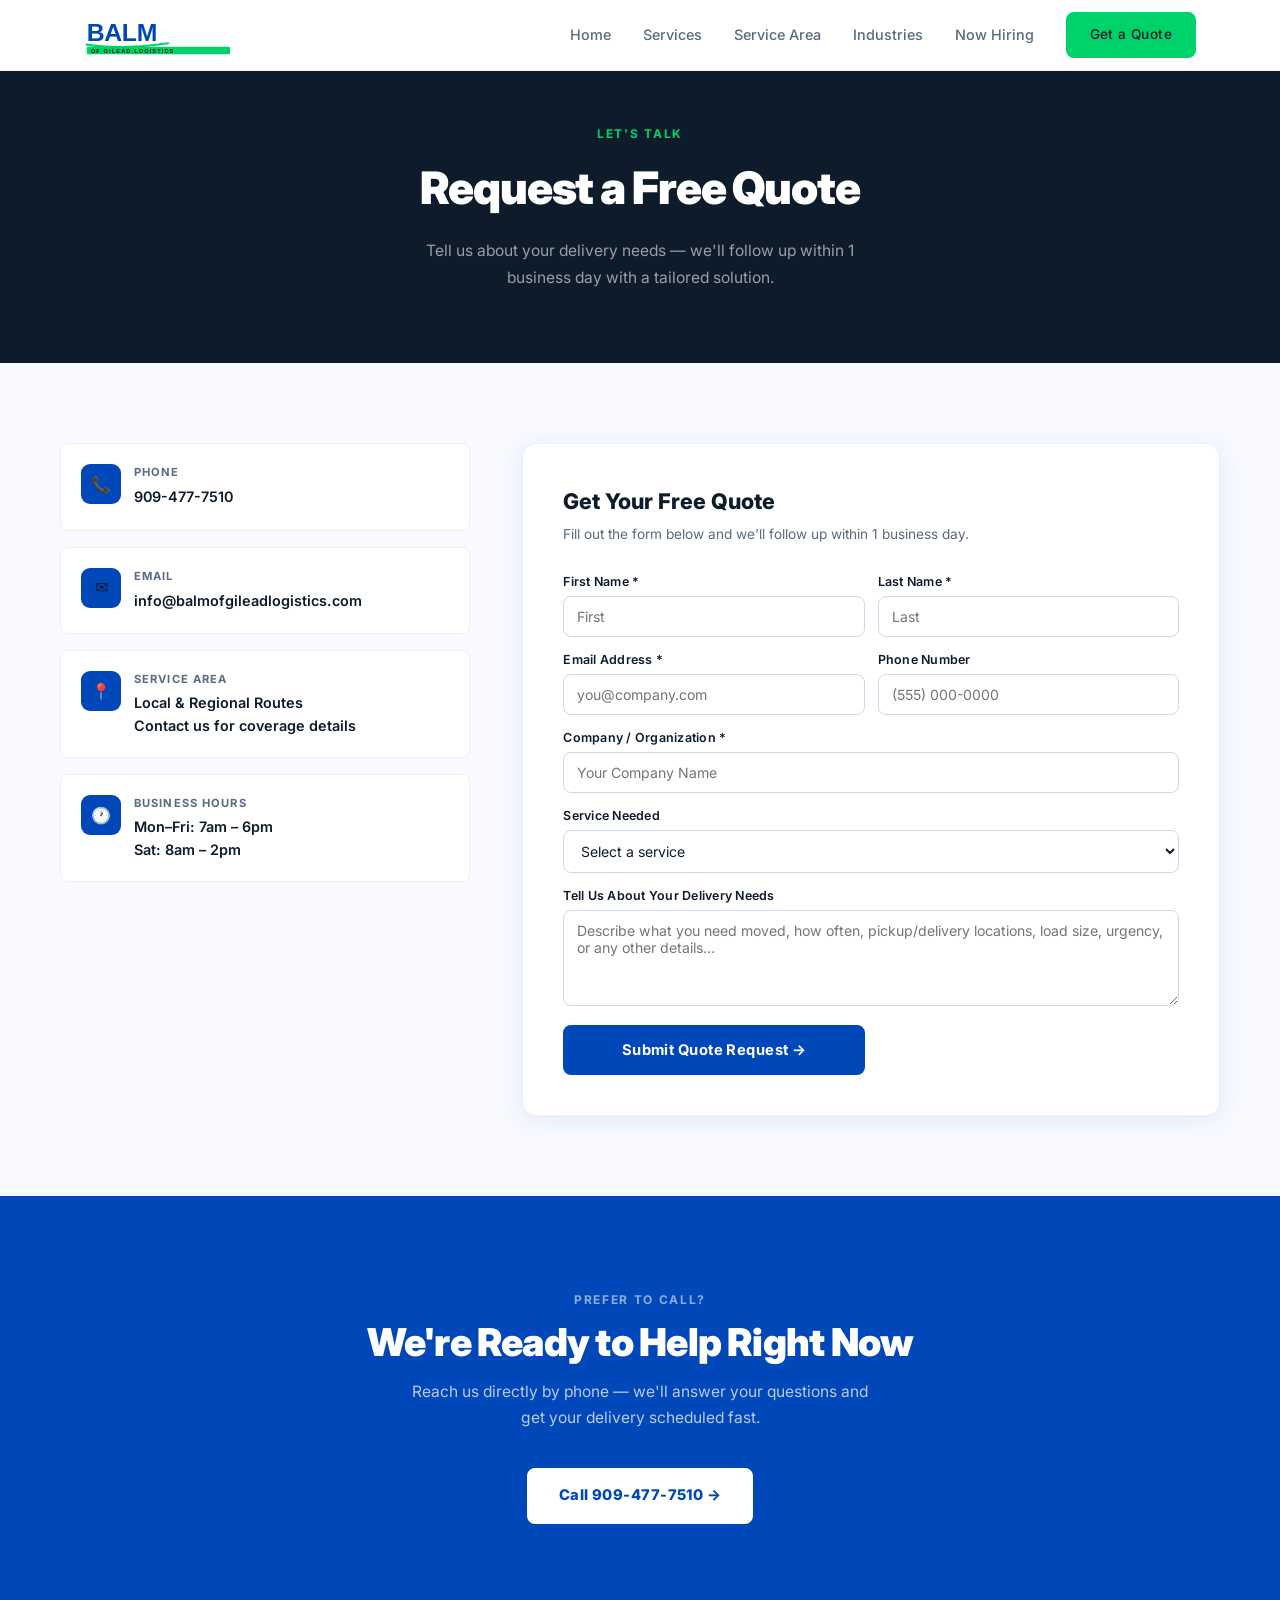
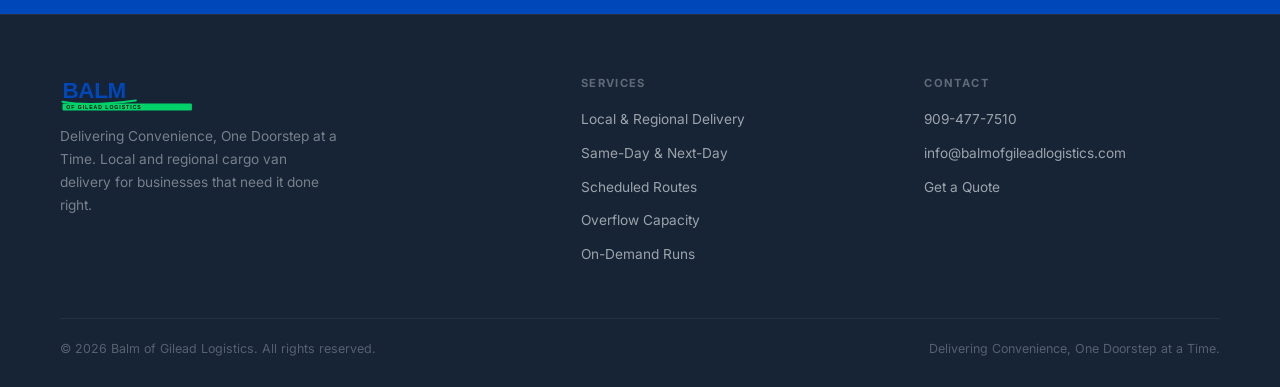
==== commit 76dee227: "Change nav 'Get a Quote' button to green Co-Authored-By: Claude Sonnet 4.6 <noreply@anthropic.com>" ====
--- a/contact.html
+++ b/contact.html
@@ -40,7 +40,7 @@
         <li><a href="index.html#service-area">Service Area</a></li>
         <li><a href="index.html#industries">Industries</a></li>
         <li><a href="subcontractors.html">Now Hiring</a></li>
-        <li><a href="contact.html" class="btn btn--primary nav-cta active">Get a Quote</a></li>
+        <li><a href="contact.html" class="btn btn--green nav-cta active">Get a Quote</a></li>
       </ul>
       <button class="nav-hamburger" id="hamburger" aria-label="Open navigation menu" aria-expanded="false">
         <span></span>
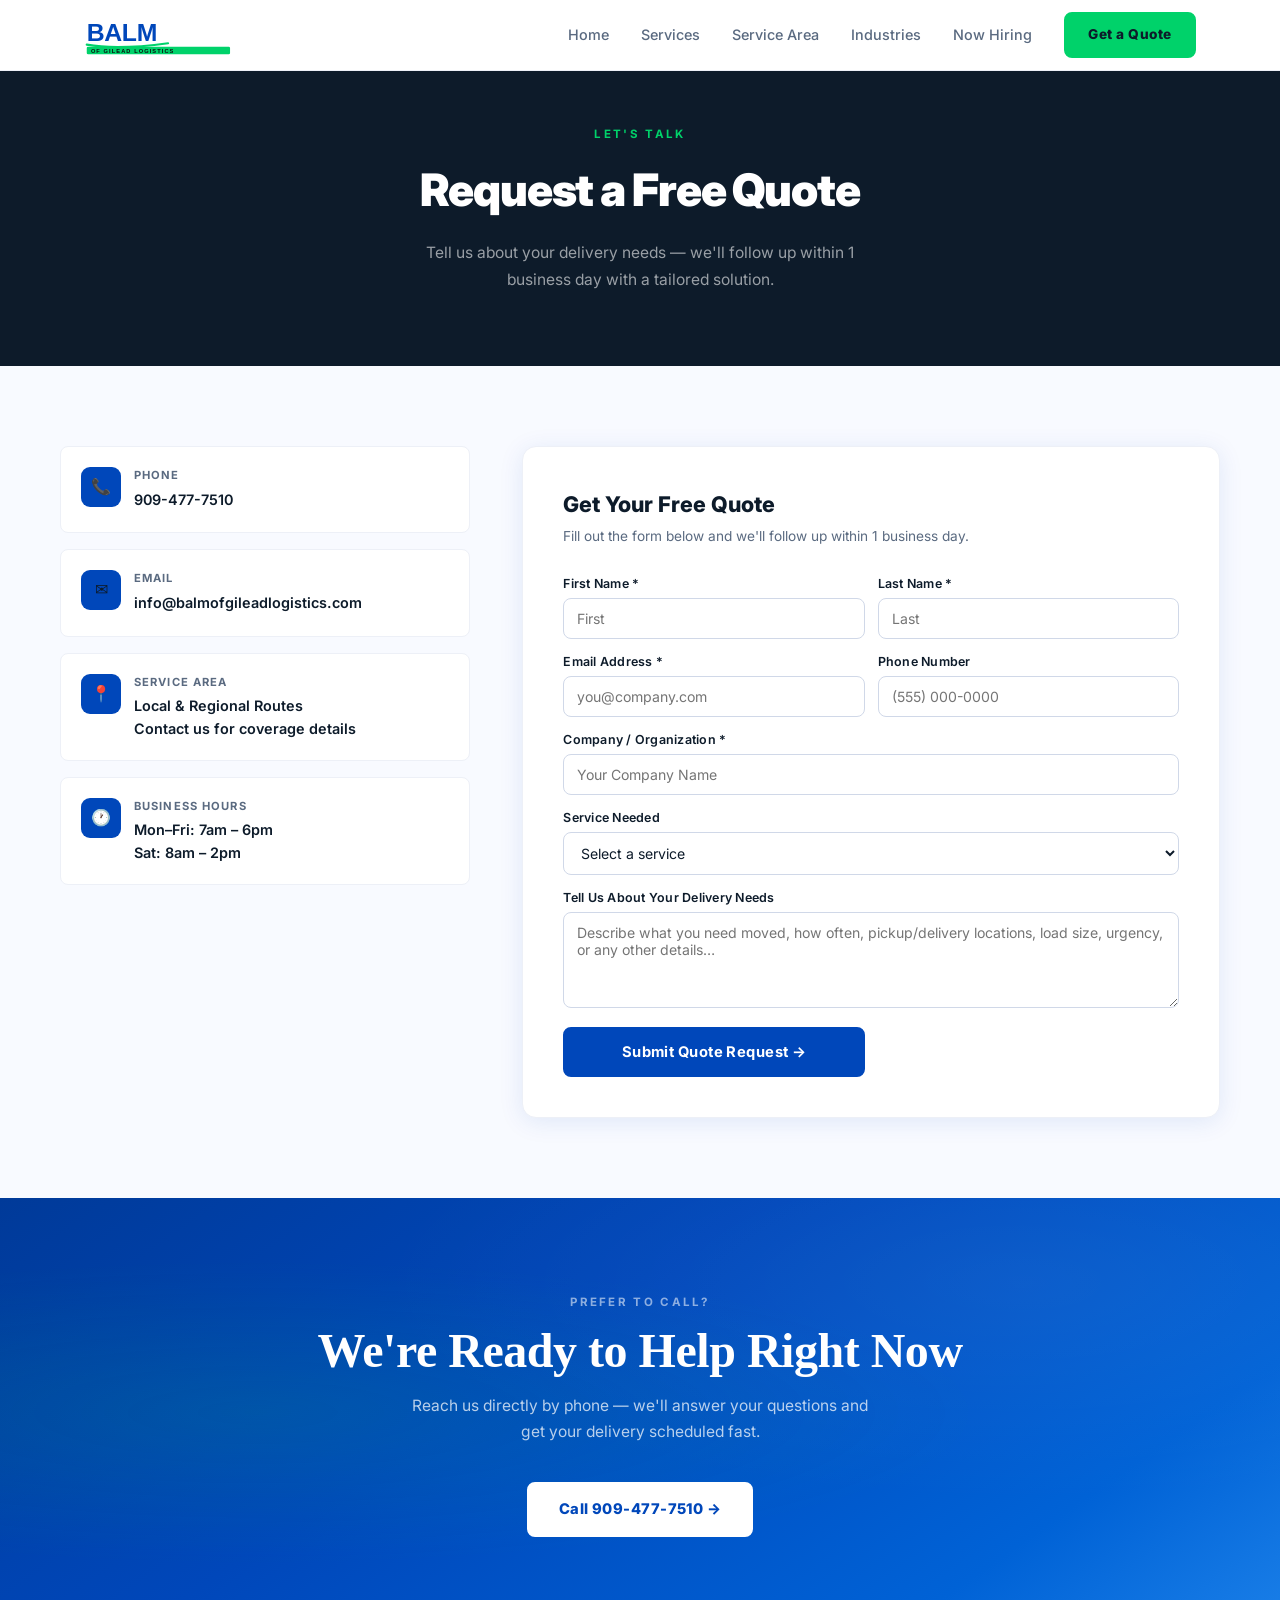
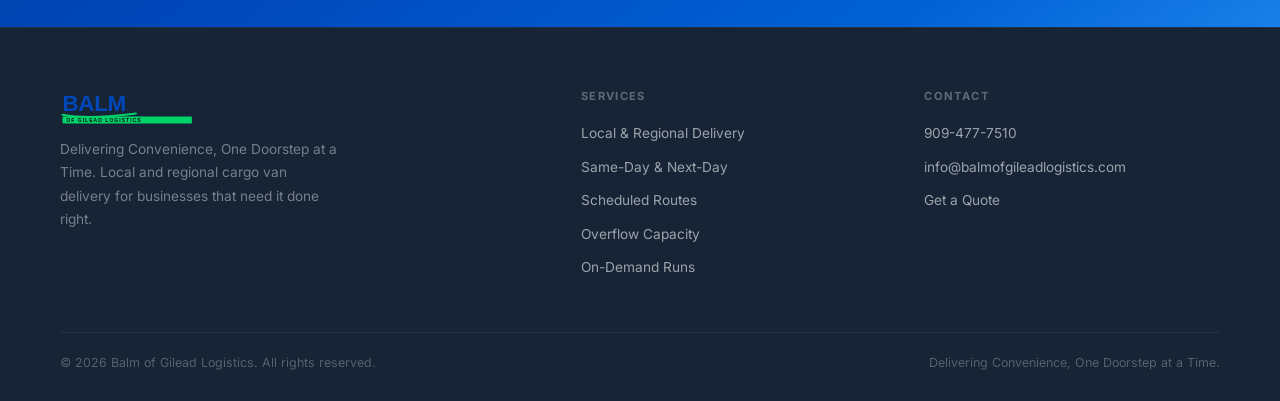
==== commit a4904270: "Wire up Formspree form IDs for quote and subcontractor forms" ====
--- a/contact.html
+++ b/contact.html
@@ -107,9 +107,8 @@
           <a href="mailto:info@balmofgileadlogistics.com">info@balmofgileadlogistics.com</a>.
         </p>
 
-        <!-- ACTION: Replace YOUR_FORM_ID with your Formspree form ID after signing up at formspree.io -->
         <form class="form-grid" id="quoteForm"
-              action="https://formspree.io/f/YOUR_FORM_ID"
+              action="https://formspree.io/f/xeevoaev"
               method="POST">
           <input type="hidden" name="_subject" value="New Quote Request &mdash; Balm of Gilead Logistics" />
 
--- a/styles/main.css
+++ b/styles/main.css
@@ -17,6 +17,7 @@
   --text:        #0D1B2A;
   --text-muted:  #5A6A80;
   --ff:          'Inter', sans-serif;
+  --ff-display:  'Playfair Display', Georgia, serif;
   --radius:      8px;
   --radius-lg:   14px;
   --shadow-sm:   0 2px 10px rgba(0,71,186,0.07);
@@ -74,6 +75,7 @@
   font-weight: 800;
 }
 .btn--green:hover { background: var(--green-dark); border-color: var(--green-dark); box-shadow: 0 6px 20px rgba(0,210,106,0.28); }
+.btn--green.nav-cta { color: var(--white); font-weight: 800; letter-spacing: 0.04em; }
 
 .btn--outline {
   background: transparent;
@@ -99,21 +101,34 @@
 
 .section-label {
   display: inline-block;
-  font-size: 0.75rem;
+  font-family: var(--ff);
+  font-size: 0.72rem;
   font-weight: 700;
-  letter-spacing: 0.14em;
+  letter-spacing: 0.2em;
   text-transform: uppercase;
-  color: var(--blue);
-  margin-bottom: 10px;
+  color: var(--green);
+  margin-bottom: 12px;
+}
+
+.section-label-light {
+  display: inline-block;
+  font-family: var(--ff);
+  font-size: 0.72rem;
+  font-weight: 700;
+  letter-spacing: 0.2em;
+  text-transform: uppercase;
+  color: var(--green);
+  margin-bottom: 12px;
 }
 
 .section-header { text-align: center; margin-bottom: 52px; }
 .section-header h2 {
-  font-size: clamp(1.7rem, 3.2vw, 2.4rem);
+  font-family: var(--ff-display);
+  font-size: clamp(2rem, 3.8vw, 3rem);
   font-weight: 800;
   color: var(--navy);
-  line-height: 1.2;
-  letter-spacing: -0.02em;
+  line-height: 1.15;
+  letter-spacing: -0.01em;
   margin-bottom: 14px;
 }
 .section-header p {
@@ -199,7 +214,7 @@
    HERO
 ============================================= */
 .hero {
-  background: var(--white);
+  background: linear-gradient(160deg, #ffffff 0%, #f0f6ff 50%, #e8f0fe 100%);
   padding: 110px 24px 80px;
   min-height: 88vh;
   display: flex;
@@ -210,10 +225,22 @@
 .hero::before {
   content: '';
   position: absolute;
-  top: 0; right: 0;
-  width: 55%;
-  height: 100%;
-  background: radial-gradient(ellipse at 85% 25%, rgba(0,71,186,0.05) 0%, transparent 65%);
+  top: -10%;
+  right: -5%;
+  width: 60%;
+  height: 120%;
+  background:
+    radial-gradient(ellipse at 80% 20%, rgba(0,71,186,0.08) 0%, transparent 55%),
+    radial-gradient(ellipse at 95% 70%, rgba(0,210,106,0.06) 0%, transparent 45%);
+  pointer-events: none;
+}
+.hero::after {
+  content: '';
+  position: absolute;
+  bottom: 0; left: 0;
+  width: 40%;
+  height: 50%;
+  background: radial-gradient(ellipse at 10% 90%, rgba(0,71,186,0.04) 0%, transparent 60%);
   pointer-events: none;
 }
 
@@ -233,11 +260,12 @@
   display: inline-flex;
   align-items: center;
   gap: 9px;
-  background: var(--blue-light);
+  background: linear-gradient(135deg, #e8f0fe 0%, #ddeeff 100%);
   border: 1px solid var(--blue-mid);
   border-radius: 100px;
   padding: 6px 16px;
   margin-bottom: 24px;
+  box-shadow: 0 2px 12px rgba(0,71,186,0.08);
 }
 .hero-eyebrow-dot {
   width: 7px; height: 7px;
@@ -258,14 +286,15 @@
 }
 
 .hero h1 {
-  font-size: clamp(2.2rem, 4.5vw, 3.4rem);
+  font-family: var(--ff-display);
+  font-size: clamp(2.6rem, 5vw, 4.2rem);
   font-weight: 900;
   color: var(--navy);
-  line-height: 1.1;
-  letter-spacing: -0.025em;
+  line-height: 1.08;
+  letter-spacing: -0.01em;
   margin-bottom: 20px;
 }
-.hero h1 em { color: var(--blue); font-style: normal; }
+.hero h1 em { color: var(--blue); font-style: italic; }
 
 .hero-sub {
   font-size: 1.05rem;
@@ -298,19 +327,76 @@
 }
 .hero-trust-badge span { font-size: 0.95rem; }
 
-.hero-map svg {
+@keyframes van-slide-in {
+  0% {
+    transform: translateX(120%);
+    opacity: 0;
+  }
+  60% {
+    opacity: 1;
+  }
+  80% {
+    transform: translateX(-18px);
+  }
+  92% {
+    transform: translateX(8px);
+  }
+  100% {
+    transform: translateX(0);
+    opacity: 1;
+  }
+}
+
+@keyframes shadow-grow {
+  0% { opacity: 0; transform: scaleX(0.1); }
+  60% { opacity: 1; }
+  100% { opacity: 1; transform: scaleX(1); }
+}
+
+.hero-van-wrap {
+  position: relative;
+  display: flex;
+  align-items: flex-end;
+  justify-content: center;
+  overflow: hidden;
+}
+.hero-van-wrap::before {
+  content: '';
+  position: absolute;
+  bottom: 0;
+  left: 10%;
+  width: 80%;
+  height: 30px;
+  background: radial-gradient(ellipse, rgba(0,71,186,0.18) 0%, transparent 70%);
+  border-radius: 50%;
+  filter: blur(10px);
+  animation: shadow-grow 1s cubic-bezier(0.22, 1, 0.36, 1) 0.3s both;
+}
+.hero-van-img {
   width: 100%;
   height: auto;
-  border-radius: var(--radius-lg);
-  box-shadow: var(--shadow-lg);
+  display: block;
+  filter: drop-shadow(0 30px 50px rgba(0,0,0,0.25)) drop-shadow(0 8px 20px rgba(0,71,186,0.2));
+  position: relative;
+  z-index: 1;
+  animation: van-slide-in 1s cubic-bezier(0.22, 1, 0.36, 1) 0.15s both;
 }
 
 /* =============================================
    STATS STRIP
 ============================================= */
 .stats-strip {
-  background: var(--blue);
+  background: linear-gradient(135deg, #0047BA 0%, #0062D6 50%, #1a7fe8 100%);
   padding: 44px 24px;
+  position: relative;
+  overflow: hidden;
+}
+.stats-strip::before {
+  content: '';
+  position: absolute;
+  inset: 0;
+  background: radial-gradient(ellipse at 80% 50%, rgba(0,210,106,0.12) 0%, transparent 60%);
+  pointer-events: none;
 }
 .stats-grid {
   max-width: 1160px;
@@ -321,7 +407,8 @@
   text-align: center;
 }
 .stat-number {
-  font-size: 2rem;
+  font-family: var(--ff-display);
+  font-size: 2.2rem;
   font-weight: 900;
   color: var(--white);
   line-height: 1;
@@ -380,8 +467,22 @@
 ============================================= */
 .section-services {
   padding: 90px 24px;
-  background: var(--off-white);
-}
+  background: linear-gradient(160deg, #0D1B2A 0%, #162436 60%, #0f2035 100%);
+  position: relative;
+  overflow: hidden;
+}
+.section-services::before {
+  content: '';
+  position: absolute;
+  inset: 0;
+  background:
+    radial-gradient(ellipse at 15% 30%, rgba(0,71,186,0.18) 0%, transparent 50%),
+    radial-gradient(ellipse at 85% 70%, rgba(0,210,106,0.08) 0%, transparent 50%);
+  pointer-events: none;
+}
+.section-services .section-header .section-label { color: var(--green); }
+.section-services .section-header h2 { color: var(--white); }
+.section-services .section-header p { color: rgba(255,255,255,0.55); }
 .services-grid {
   max-width: 1160px;
   margin: 0 auto;
@@ -390,21 +491,21 @@
   gap: 22px;
 }
 .service-card {
-  background: var(--white);
-  border: 1.5px solid var(--gray-light);
+  background: rgba(255,255,255,0.04);
+  border: 1px solid rgba(255,255,255,0.09);
   border-radius: var(--radius-lg);
   padding: 30px 24px;
-  transition: border-color var(--transition), box-shadow var(--transition), transform var(--transition);
+  transition: border-color var(--transition), background var(--transition), transform var(--transition);
 }
 .service-card:hover {
-  border-color: var(--blue);
-  box-shadow: var(--shadow);
+  border-color: var(--green);
+  background: rgba(0,210,106,0.05);
   transform: translateY(-4px);
 }
 .service-icon {
   width: 48px; height: 48px;
   border-radius: 11px;
-  background: var(--blue-light);
+  background: rgba(0,210,106,0.12);
   display: flex;
   align-items: center;
   justify-content: center;
@@ -412,14 +513,15 @@
   font-size: 1.3rem;
 }
 .service-card h3 {
-  font-size: 0.98rem;
+  font-family: var(--ff-display);
+  font-size: 1.1rem;
   font-weight: 700;
-  color: var(--navy);
+  color: var(--white);
   margin-bottom: 7px;
 }
 .service-card p {
   font-size: 0.855rem;
-  color: var(--text-muted);
+  color: rgba(255,255,255,0.5);
   line-height: 1.65;
 }
 
@@ -514,30 +616,53 @@
    SERVICE AREA
 ============================================= */
 .section-area {
-  background: var(--navy);
-  padding: 60px 24px;
-  text-align: center;
-}
+  background: linear-gradient(135deg, #0D1B2A 0%, #162436 50%, #1a2d42 100%);
+  padding: 70px 24px;
+  position: relative;
+  overflow: hidden;
+}
+.section-area::before {
+  content: '';
+  position: absolute;
+  inset: 0;
+  background: radial-gradient(ellipse at 50% 100%, rgba(0,71,186,0.2) 0%, transparent 65%);
+  pointer-events: none;
+}
+.area-inner {
+  max-width: 1160px;
+  margin: 0 auto;
+  display: grid;
+  grid-template-columns: 1fr 1fr;
+  gap: 56px;
+  align-items: center;
+}
+.area-text { text-align: left; }
 .section-area .section-label { color: var(--green); margin-bottom: 12px; }
 .section-area h2 {
-  font-size: clamp(1.5rem, 2.8vw, 2rem);
+  font-family: var(--ff-display);
+  font-size: clamp(1.8rem, 3.2vw, 2.6rem);
   font-weight: 800;
   color: var(--white);
   margin-bottom: 10px;
-  letter-spacing: -0.02em;
+  letter-spacing: -0.01em;
 }
 .section-area p {
   font-size: 0.975rem;
   color: rgba(255,255,255,0.6);
   margin-bottom: 28px;
   max-width: 480px;
-  margin-left: auto;
-  margin-right: auto;
+}
+.area-map img {
+  width: 100%;
+  height: auto;
+  border-radius: var(--radius-lg);
+  box-shadow: 0 20px 60px rgba(0,0,0,0.4);
+  display: block;
 }
 .area-cities {
   display: flex;
   align-items: center;
-  justify-content: center;
+  justify-content: flex-start;
   gap: 10px;
   flex-wrap: wrap;
   margin-bottom: 30px;
@@ -635,7 +760,7 @@
 ============================================= */
 .section-clients {
   padding: 80px 24px;
-  background: var(--off-white);
+  background: linear-gradient(180deg, #F8FAFF 0%, #edf3ff 100%);
 }
 .clients-grid {
   max-width: 1160px;
@@ -648,31 +773,23 @@
   background: var(--white);
   border: 1.5px solid var(--gray-light);
   border-radius: var(--radius);
-  padding: 20px 14px;
-  display: flex;
-  flex-direction: column;
-  align-items: center;
-  gap: 9px;
-  text-align: center;
-  transition: border-color var(--transition), box-shadow var(--transition);
-}
-.client-logo:hover { border-color: var(--blue-mid); box-shadow: var(--shadow-sm); }
-.client-logo-mark {
-  width: 50px; height: 50px;
-  border-radius: 10px;
+  padding: 16px 14px;
   display: flex;
   align-items: center;
   justify-content: center;
-  color: white;
-  font-weight: 900;
-  font-size: 1rem;
-  letter-spacing: 0.5px;
-}
-.client-logo span {
-  font-size: 0.73rem;
-  font-weight: 600;
-  color: var(--text-muted);
-  line-height: 1.3;
+  transition: border-color var(--transition), box-shadow var(--transition), transform var(--transition);
+  height: 88px;
+}
+.client-logo:hover {
+  border-color: var(--blue-mid);
+  box-shadow: var(--shadow-sm);
+  transform: translateY(-2px);
+}
+.client-logo img {
+  width: 100%;
+  height: 100%;
+  object-fit: contain;
+  object-position: center;
 }
 
 /* =============================================
@@ -680,7 +797,7 @@
 ============================================= */
 .section-why {
   padding: 90px 24px;
-  background: var(--white);
+  background: linear-gradient(180deg, #ffffff 0%, #f4f8ff 100%);
 }
 .steps-grid {
   max-width: 1160px;
@@ -692,16 +809,16 @@
 .step-card {
   text-align: center;
   padding: 34px 26px;
-  background: var(--off-white);
-  border: 1.5px solid var(--gray-light);
+  background: linear-gradient(180deg, #ffffff 0%, #f4f8ff 100%);
+  border: 1.5px solid rgba(0,71,186,0.1);
   border-radius: var(--radius-lg);
-  transition: border-color var(--transition), box-shadow var(--transition);
+  transition: border-color var(--transition), box-shadow var(--transition), transform var(--transition);
 }
 .step-card:hover { border-color: var(--blue); box-shadow: var(--shadow); }
 .step-number {
   width: 52px; height: 52px;
   border-radius: 50%;
-  background: var(--blue);
+  background: linear-gradient(135deg, #0047BA 0%, #1a7fe8 100%);
   color: var(--white);
   font-size: 1.25rem;
   font-weight: 900;
@@ -709,8 +826,9 @@
   align-items: center;
   justify-content: center;
   margin: 0 auto 16px;
-}
-.step-card h3 { font-size: 0.98rem; font-weight: 700; color: var(--navy); margin-bottom: 7px; }
+  box-shadow: 0 4px 16px rgba(0,71,186,0.35);
+}
+.step-card h3 { font-family: var(--ff-display); font-size: 1.15rem; font-weight: 700; color: var(--navy); margin-bottom: 7px; }
 .step-card p { font-size: 0.855rem; color: var(--text-muted); line-height: 1.65; }
 
 /* =============================================
@@ -718,17 +836,17 @@
 ============================================= */
 .section-hiring {
   padding: 80px 24px;
-  background: var(--navy);
+  background: linear-gradient(135deg, #0a1520 0%, #0D1B2A 40%, #162436 100%);
   position: relative;
   overflow: hidden;
 }
 .section-hiring::before {
   content: '';
   position: absolute;
-  top: 0; right: 0;
-  width: 50%;
-  height: 100%;
-  background: radial-gradient(ellipse at 85% 50%, rgba(0,210,106,0.08) 0%, transparent 65%);
+  inset: 0;
+  background:
+    radial-gradient(ellipse at 90% 50%, rgba(0,210,106,0.1) 0%, transparent 55%),
+    radial-gradient(ellipse at 20% 80%, rgba(0,71,186,0.12) 0%, transparent 50%);
   pointer-events: none;
 }
 .hiring-inner {
@@ -741,59 +859,93 @@
   position: relative;
   z-index: 1;
 }
-.hiring-badge {
-  display: inline-flex;
-  align-items: center;
-  gap: 7px;
-  background: rgba(0,210,106,0.15);
-  border: 1px solid rgba(0,210,106,0.35);
-  border-radius: 100px;
-  padding: 5px 14px;
-  font-size: 0.7rem;
-  font-weight: 700;
-  letter-spacing: 0.1em;
-  text-transform: uppercase;
-  color: var(--green);
-  margin-bottom: 14px;
-}
-.hiring-badge::before {
-  content: '';
-  width: 6px; height: 6px;
-  border-radius: 50%;
-  background: var(--green);
-  animation: pulse 2s infinite;
-}
-.hiring-left h2 {
-  font-size: clamp(1.6rem, 2.8vw, 2.1rem);
+.hiring-centered {
+  max-width: 900px;
+  margin: 0 auto;
+  text-align: center;
+  position: relative;
+  z-index: 1;
+}
+.hiring-centered h2 {
+  font-family: var(--ff-display);
+  font-size: clamp(2rem, 3.8vw, 3.2rem);
   font-weight: 800;
   color: var(--white);
-  letter-spacing: -0.02em;
-  line-height: 1.2;
-  margin-bottom: 10px;
-}
-.hiring-left p {
-  font-size: 0.975rem;
-  color: rgba(255,255,255,0.58);
-  max-width: 460px;
-  line-height: 1.7;
-}
-.hiring-right { flex-shrink: 0; }
+  line-height: 1.1;
+  margin-bottom: 16px;
+}
+.hiring-centered > p {
+  font-size: 1rem;
+  color: rgba(255,255,255,0.6);
+  max-width: 580px;
+  margin: 0 auto 44px;
+  line-height: 1.75;
+}
+.hiring-perks-row {
+  display: grid;
+  grid-template-columns: repeat(4, 1fr);
+  gap: 18px;
+  margin-bottom: 40px;
+}
+.hiring-perk-card {
+  background: rgba(255,255,255,0.05);
+  border: 1px solid rgba(255,255,255,0.1);
+  border-radius: var(--radius-lg);
+  padding: 26px 20px;
+  text-align: center;
+  display: flex;
+  flex-direction: column;
+  align-items: center;
+  gap: 10px;
+  transition: border-color var(--transition), background var(--transition);
+}
+.hiring-perk-card:hover {
+  border-color: var(--green);
+  background: rgba(0,210,106,0.06);
+}
+.hiring-perk-icon {
+  font-size: 1.8rem;
+  margin-bottom: 4px;
+}
+.hiring-perk-card strong {
+  display: block;
+  font-size: 0.9rem;
+  font-weight: 700;
+  color: var(--white);
+}
+.hiring-perk-card span {
+  font-size: 0.8rem;
+  color: rgba(255,255,255,0.5);
+  line-height: 1.55;
+}
 
 /* =============================================
    CTA SECTION
 ============================================= */
 .section-cta {
   padding: 90px 24px;
-  background: var(--blue);
+  background: linear-gradient(145deg, #003a99 0%, #0047BA 40%, #0062D6 80%, #1a7fe8 100%);
   text-align: center;
+  position: relative;
+  overflow: hidden;
+}
+.section-cta::before {
+  content: '';
+  position: absolute;
+  inset: 0;
+  background:
+    radial-gradient(ellipse at 20% 50%, rgba(0,210,106,0.12) 0%, transparent 50%),
+    radial-gradient(ellipse at 80% 20%, rgba(255,255,255,0.05) 0%, transparent 45%);
+  pointer-events: none;
 }
 .section-cta .section-label { color: rgba(255,255,255,0.55); }
 .section-cta h2 {
-  font-size: clamp(1.7rem, 3.2vw, 2.4rem);
+  font-family: var(--ff-display);
+  font-size: clamp(2rem, 3.8vw, 3rem);
   font-weight: 900;
   color: var(--white);
-  line-height: 1.2;
-  letter-spacing: -0.02em;
+  line-height: 1.15;
+  letter-spacing: -0.01em;
   margin-bottom: 14px;
 }
 .section-cta p {
@@ -1046,27 +1198,24 @@
   .nav-hamburger { display: flex; }
 
   .hero-inner { grid-template-columns: 1fr; }
-  .hero-map { display: none; }
+  .hero-map { display: block; margin-top: 32px; }
   .hero { min-height: auto; padding: 100px 24px 60px; }
 
   .stats-grid { grid-template-columns: repeat(2, 1fr); }
-  .deliver-grid { grid-template-columns: 1fr 1fr; }
   .services-grid { grid-template-columns: 1fr 1fr; }
-  .pain-grid { grid-template-columns: 1fr 1fr; }
-  .industries-grid { grid-template-columns: repeat(2, 1fr); }
   .clients-grid { grid-template-columns: repeat(3, 1fr); }
   .steps-grid { grid-template-columns: 1fr; }
   .footer-top { grid-template-columns: 1fr 1fr; }
   .contact-layout { grid-template-columns: 1fr; }
-  .hiring-inner { flex-direction: column; text-align: center; }
-  .hiring-left p { margin: 0 auto; }
+  .hiring-perks-row { grid-template-columns: repeat(2, 1fr); }
+  .area-inner { grid-template-columns: 1fr; gap: 32px; }
+  .area-text { text-align: center; }
+  .area-cities { justify-content: center; }
 }
 
 @media (max-width: 600px) {
-  .deliver-grid { grid-template-columns: 1fr; }
+  .hiring-perks-row { grid-template-columns: 1fr 1fr; }
   .services-grid { grid-template-columns: 1fr; }
-  .pain-grid { grid-template-columns: 1fr; }
-  .industries-grid { grid-template-columns: 1fr 1fr; }
   .clients-grid { grid-template-columns: repeat(2, 1fr); }
   .footer-top { grid-template-columns: 1fr; }
   .form-grid { grid-template-columns: 1fr; }
